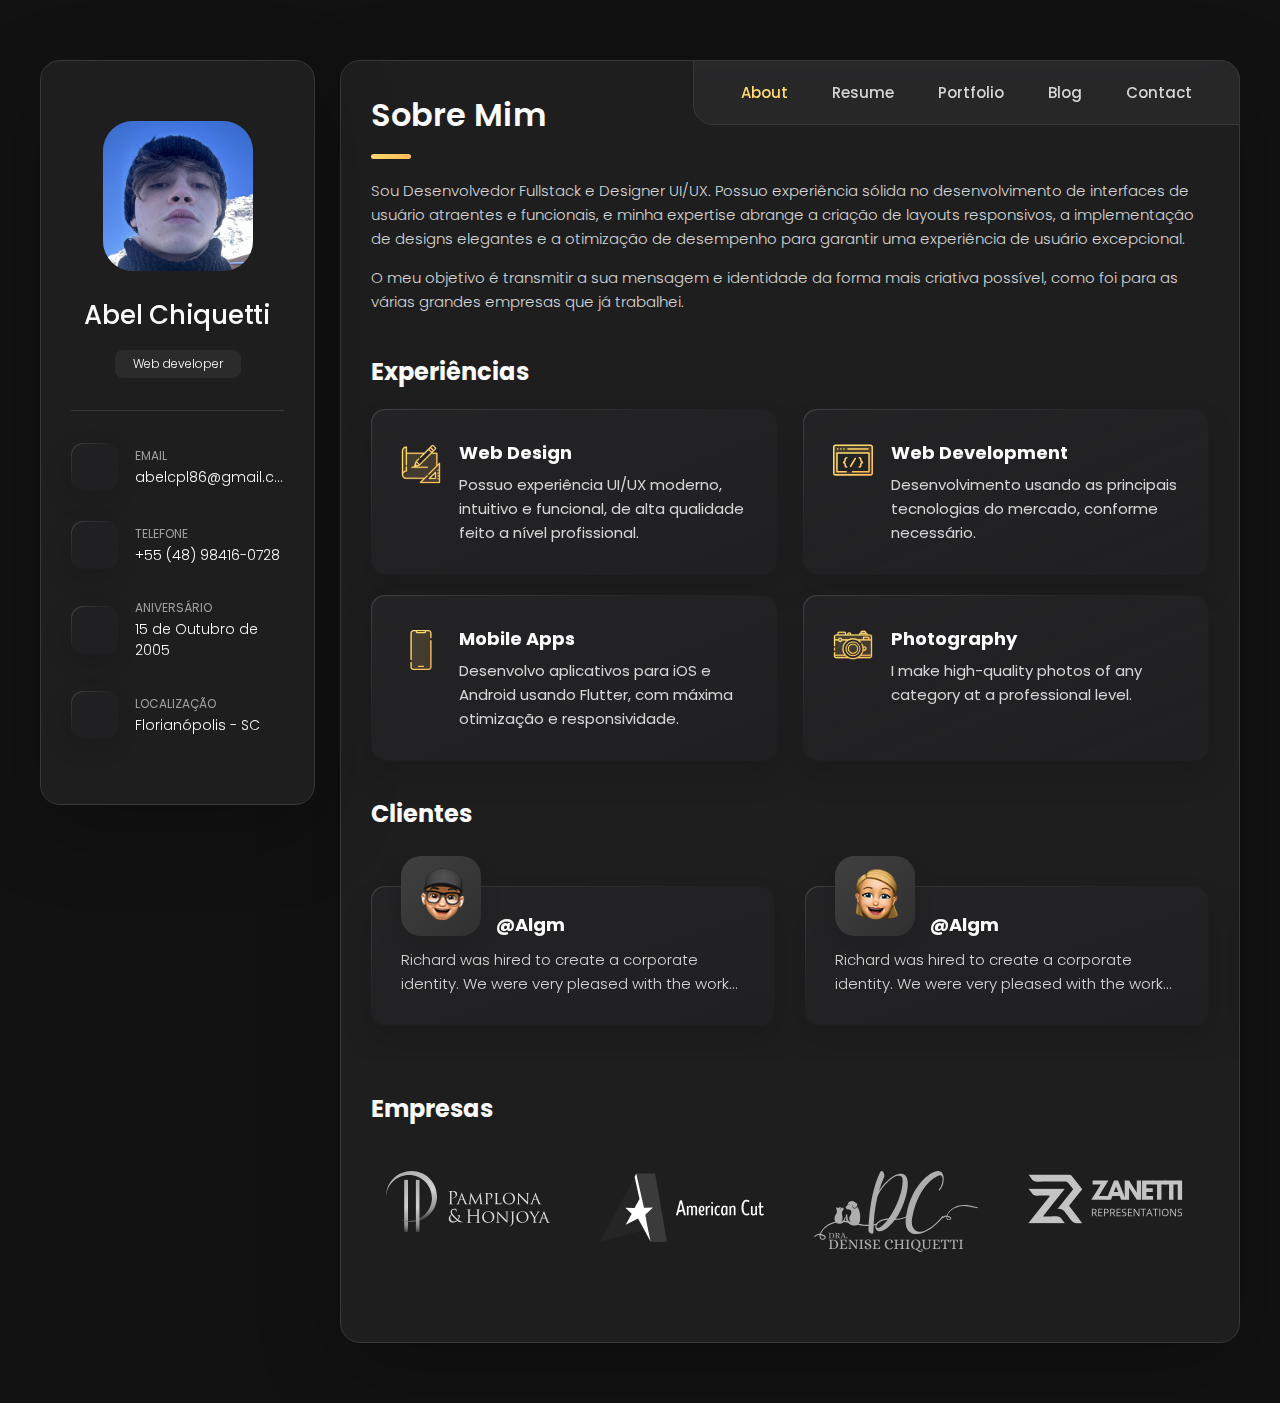
==== index.html @ 640dfd37 "Upload" ====
<!DOCTYPE html>
<html lang="pt-br">

<head>
  <meta charset="UTF-8">
  <meta http-equiv="X-UA-Compatible" content="IE=edge">
  <meta name="viewport" content="width=device-width, initial-scale=1.0">
  <title>Abel Chiquetti</title>

  <!--
    - favicon
  -->
  <link rel="shortcut icon" href="./assets/images/logo.ico" type="image/x-icon">

  <!--
    - custom css link
  -->
  <link rel="stylesheet" href="./assets/css/style.css">

  <!--
    - google font link
  -->
  <link rel="preconnect" href="https://fonts.googleapis.com">
  <link rel="preconnect" href="https://fonts.gstatic.com" crossorigin>
  <link href="https://fonts.googleapis.com/css2?family=Poppins:wght@300;400;500;600&display=swap" rel="stylesheet">
</head>

<body>

  <!--
    - #MAIN
  -->

  <main>

    <!--
      - #SIDEBAR
    -->

    <aside class="sidebar" data-sidebar>

      <div class="sidebar-info">

        <figure class="avatar-box">
  <img src="./assets/images/my-avatar.png" alt="Abel Chiquetti" width="80" class="avatar-image">
</figure>

        <div class="info-content">
          <h1 class="name" title="Abel Chiquetti">Abel Chiquetti</h1>

          <p class="title">Web developer</p>
        </div>

        <button class="info_more-btn" data-sidebar-btn>
          <span>Show Contacts</span>

          <ion-icon name="chevron-down"></ion-icon>
        </button>

      </div>

      <div class="sidebar-info_more">

        <div class="separator"></div>

        <ul class="contacts-list">

          <li class="contact-item">

            <div class="icon-box">
              <ion-icon name="mail-outline"></ion-icon>
            </div>

            <div class="contact-info">
              <p class="contact-title">Email</p>

              <a href="mailto:abelcpl86@gmail.com" class="contact-link">abelcpl86@gmail.com</a>
            </div>

          </li>

          <li class="contact-item">

            <div class="icon-box">
              <ion-icon name="phone-portrait-outline"></ion-icon>
            </div>

            <div class="contact-info">
              <p class="contact-title">Telefone</p>

              <a href="tel:+12133522795" class="contact-link">+55 (48) 98416-0728</a>
            </div>

          </li>

          <li class="contact-item">

            <div class="icon-box">
              <ion-icon name="calendar-outline"></ion-icon>
            </div>

            <div class="contact-info">
              <p class="contact-title">Aniversário</p>

              <time datetime="1982-06-23">15 de Outubro de 2005</time>
            </div>

          </li>

          <li class="contact-item">

            <div class="icon-box">
              <ion-icon name="location-outline"></ion-icon>
            </div>

            <div class="contact-info">
              <p class="contact-title">Localização</p>

              <address>Florianópolis - SC</address>
            </div>

          </li>

        </ul>

        <div class="separator"></div>

        <ul class="social-list">

          <li class="social-item">
            <a href="https://github.com/abelchiquetti" class="social-link">
              <ion-icon name="logo-github"></ion-icon>
            </a>
          </li>

          <li class="social-item">
            <a href="https://www.linkedin.com/in/abel-chiquetti" class="social-link">
              <ion-icon name="logo-linkedin"></ion-icon>
            </a>
          </li>

          <li class="social-item">
            <a href="https://www.instagram.com/abel_cpl" class="social-link">
              <ion-icon name="logo-instagram"></ion-icon>
            </a>
          </li>

        </ul>

      </div>

    </aside>





    <!--
      - #main-content
    -->

    <div class="main-content">

      <!--
        - #NAVBAR
      -->

      <nav class="navbar">

        <ul class="navbar-list">

          <li class="navbar-item">
            <button class="navbar-link  active" data-nav-link>About</button>
          </li>

          <li class="navbar-item">
            <button class="navbar-link" data-nav-link>Resume</button>
          </li>

          <li class="navbar-item">
            <button class="navbar-link" data-nav-link>Portfolio</button>
          </li>

          <li class="navbar-item">
            <button class="navbar-link" data-nav-link>Blog</button>
          </li>

          <li class="navbar-item">
            <button class="navbar-link" data-nav-link>Contact</button>
          </li>

        </ul>

      </nav>

      <!--
        - #ABOUT
      -->

      <article class="about  active" data-page="about">

        <header>
          <h2 class="h2 article-title">Sobre mim</h2>
        </header>

        <section class="about-text">
          <p>Sou Desenvolvedor Fullstack e Designer UI/UX. Possuo experiência sólida no desenvolvimento de interfaces de usuário atraentes e funcionais, e minha expertise abrange a criação de layouts responsivos, a implementação de designs elegantes e a otimização de desempenho para garantir uma experiência de usuário excepcional.</p>

          <p>O meu objetivo é transmitir a sua mensagem e identidade da forma mais criativa possível, como foi para as várias grandes empresas que já trabalhei.</p>
        </section>


        <!--
          - service
        -->

        <section class="service">

          <h3 class="h3 service-title">Experiências</h3>

          <ul class="service-list">

            <li class="service-item">

              <div class="service-icon-box">
                <img src="./assets/images/icon-design.svg
                " alt="design icon" width="40">
              </div>

              <div class="service-content-box">
                <h4 class="h4 service-item-title">Web design</h4>

                <p class="service-item-text">Possuo experiência UI/UX moderno, intuitivo e funcional, de alta qualidade feito a nível profissional.</p>
              </div>

            </li>

            <li class="service-item">

              <div class="service-icon-box">
                <img src="./assets/images/icon-dev.svg" alt="Web development icon" width="40">
              </div>

              <div class="service-content-box">
                <h4 class="h4 service-item-title">Web development</h4>

                <p class="service-item-text">
                  Desenvolvimento usando as principais tecnologias do mercado, conforme necessário.
                </p>
              </div>

            </li>

            <li class="service-item">

              <div class="service-icon-box">
                <img src="./assets/images/icon-app.svg" alt="mobile app icon" width="40">
              </div>

              <div class="service-content-box">
                <h4 class="h4 service-item-title">Mobile apps</h4>

                <p class="service-item-text">
                  Desenvolvo aplicativos para iOS e Android usando Flutter, com máxima otimização e responsividade.
                </p>
              </div>

            </li>

            <li class="service-item">

              <div class="service-icon-box">
                <img src="./assets/images/icon-photo.svg" alt="camera icon" width="40">
              </div>

              <div class="service-content-box">
                <h4 class="h4 service-item-title">Photography</h4>

                <p class="service-item-text">
                  I make high-quality photos of any category at a professional level.
                </p>
              </div>

            </li>

          </ul>

        </section>


        <!--
          - testimonials
        -->

        <section class="testimonials">

          <h3 class="h3 testimonials-title">Clientes</h3>

          <ul class="testimonials-list has-scrollbar">

            <li class="testimonials-item">
              <div class="content-card" data-testimonials-item>

                <figure class="testimonials-avatar-box">
                  <img src="./assets/images/avatar-1.png" alt="Daniel lewis" width="60" data-testimonials-avatar>
                </figure>

                <h4 class="h4 testimonials-item-title" data-testimonials-title>@algm</h4>

                <div class="testimonials-text" data-testimonials-text>
                  <p>
                    Richard was hired to create a corporate identity. We were very pleased with the work done. She has a
                    lot of experience
                    and is very concerned about the needs of client. Lorem ipsum dolor sit amet, ullamcous cididt
                    consectetur adipiscing
                    elit, seds do et eiusmod tempor incididunt ut laborels dolore magnarels alia.
                  </p>
                </div>

              </div>
            </li>

            <li class="testimonials-item">
              <div class="content-card" data-testimonials-item>

                <figure class="testimonials-avatar-box">
                  <img src="./assets/images/avatar-2.png" alt="Jessica miller" width="60" data-testimonials-avatar>
                </figure>

                <h4 class="h4 testimonials-item-title" data-testimonials-title>@algm</h4>

                <div class="testimonials-text" data-testimonials-text>
                  <p>
                    Richard was hired to create a corporate identity. We were very pleased with the work done. She has a
                    lot of experience
                    and is very concerned about the needs of client. Lorem ipsum dolor sit amet, ullamcous cididt
                    consectetur adipiscing
                    elit, seds do et eiusmod tempor incididunt ut laborels dolore magnarels alia.
                  </p>
                </div>

              </div>
            </li>

            <li class="testimonials-item">
              <div class="content-card" data-testimonials-item>

                <figure class="testimonials-avatar-box">
                  <img src="./assets/images/avatar-3.png" alt="Emily evans" width="60" data-testimonials-avatar>
                </figure>

                <h4 class="h4 testimonials-item-title" data-testimonials-title>@algm</h4>

                <div class="testimonials-text" data-testimonials-text>
                  <p>
                    Richard was hired to create a corporate identity. We were very pleased with the work done. She has a
                    lot of experience
                    and is very concerned about the needs of client. Lorem ipsum dolor sit amet, ullamcous cididt
                    consectetur adipiscing
                    elit, seds do et eiusmod tempor incididunt ut laborels dolore magnarels alia.
                  </p>
                </div>

              </div>
            </li>

            <li class="testimonials-item">
              <div class="content-card" data-testimonials-item>

                <figure class="testimonials-avatar-box">
                  <img src="./assets/images/avatar-4.png" alt="Henry william" width="60" data-testimonials-avatar>
                </figure>

                <h4 class="h4 testimonials-item-title" data-testimonials-title>@algm</h4>

                <div class="testimonials-text" data-testimonials-text>
                  <p>
                    Richard was hired to create a corporate identity. We were very pleased with the work done. She has a
                    lot of experience
                    and is very concerned about the needs of client. Lorem ipsum dolor sit amet, ullamcous cididt
                    consectetur adipiscing
                    elit, seds do et eiusmod tempor incididunt ut laborels dolore magnarels alia.
                  </p>
                </div>

              </div>
            </li>

          </ul>

        </section>


        <!--
          - testimonials modal
        -->

        <div class="modal-container" data-modal-container>

          <div class="overlay" data-overlay></div>

          <section class="testimonials-modal">

            <button class="modal-close-btn" data-modal-close-btn>
              <ion-icon name="close-outline"></ion-icon>
            </button>

            <div class="modal-img-wrapper">
              <figure class="modal-avatar-box">
                <img src="./assets/images/avatar-1.png" alt="Daniel lewis" width="80" data-modal-img>
              </figure>

              <img src="./assets/images/icon-quote.svg" alt="quote icon">
            </div>

            <div class="modal-content">

              <h4 class="h3 modal-title" data-modal-title>Daniel lewis</h4>

              <time datetime="2021-06-14">14 June, 2021</time>

              <div data-modal-text>
                <p>
                  Richard was hired to create a corporate identity. We were very pleased with the work done. She has a
                  lot of experience
                  and is very concerned about the needs of client. Lorem ipsum dolor sit amet, ullamcous cididt
                  consectetur adipiscing
                  elit, seds do et eiusmod tempor incididunt ut laborels dolore magnarels alia.
                </p>
              </div>

            </div>

          </section>

        </div>


        <!--
          - clients
        -->

        <section class="clients">

          <h3 class="h3 clients-title">Empresas</h3>

          <ul class="clients-list has-scrollbar">

            <li class="clients-item">
              <a href="#">
                <img src="./assets/images/advocacia.svg" alt="client logo">
              </a>
            </li>

            <li class="clients-item">
              <a href="#">
                <img src="./assets/images/americancut.svg" alt="client logo">
              </a>
            </li>

            <li class="clients-item">
              <a href="#">
                <img src="./assets/images/denise.svg" alt="client logo">
              </a>
            </li>

            <li class="clients-item">
              <a href="#">
                <img src="./assets/images/zanetti.svg" alt="client logo">
              </a>
            </li>

            <li class="clients-item">
              <a href="#">
                <img src="./assets/images/colorstable.svg" alt="client logo">
              </a>
            </li>

            <li class="clients-item">
              <a href="#">
                <img src="./assets/images/drsamarone.svg" alt="client logo">
              </a>
            </li>

          </ul>

        </section>

      </article>





      <!--
        - #RESUME
      -->

      <article class="resume" data-page="resume">

        <header>
          <h2 class="h2 article-title">Resume</h2>
        </header>

        <section class="timeline">

          <div class="title-wrapper">
            <div class="icon-box">
              <ion-icon name="book-outline"></ion-icon>
            </div>

            <h3 class="h3">Education</h3>
          </div>

          <ol class="timeline-list">

            <li class="timeline-item">

              <h4 class="h4 timeline-item-title">University school of the arts</h4>

              <span>2007 — 2008</span>

              <p class="timeline-text">
                Nemo enims ipsam voluptatem, blanditiis praesentium voluptum delenit atque corrupti, quos dolores et
                quas molestias
                exceptur.
              </p>

            </li>

            <li class="timeline-item">

              <h4 class="h4 timeline-item-title">New york academy of art</h4>

              <span>2006 — 2007</span>

              <p class="timeline-text">
                Ratione voluptatem sequi nesciunt, facere quisquams facere menda ossimus, omnis voluptas assumenda est
                omnis..
              </p>

            </li>

            <li class="timeline-item">

              <h4 class="h4 timeline-item-title">High school of art and design</h4>

              <span>2002 — 2004</span>

              <p class="timeline-text">
                Duis aute irure dolor in reprehenderit in voluptate, quila voluptas mag odit aut fugit, sed consequuntur
                magni dolores
                eos.
              </p>

            </li>

          </ol>

        </section>

        <section class="timeline">

          <div class="title-wrapper">
            <div class="icon-box">
              <ion-icon name="book-outline"></ion-icon>
            </div>

            <h3 class="h3">Experience</h3>
          </div>

          <ol class="timeline-list">

            <li class="timeline-item">

              <h4 class="h4 timeline-item-title">Creative director</h4>

              <span>2015 — Present</span>

              <p class="timeline-text">
                Nemo enim ipsam voluptatem blanditiis praesentium voluptum delenit atque corrupti, quos dolores et qvuas
                molestias
                exceptur.
              </p>

            </li>

            <li class="timeline-item">

              <h4 class="h4 timeline-item-title">Art director</h4>

              <span>2013 — 2015</span>

              <p class="timeline-text">
                Nemo enims ipsam voluptatem, blanditiis praesentium voluptum delenit atque corrupti, quos dolores et
                quas molestias
                exceptur.
              </p>

            </li>

            <li class="timeline-item">

              <h4 class="h4 timeline-item-title">Web designer</h4>

              <span>2010 — 2013</span>

              <p class="timeline-text">
                Nemo enims ipsam voluptatem, blanditiis praesentium voluptum delenit atque corrupti, quos dolores et
                quas molestias
                exceptur.
              </p>

            </li>

          </ol>

        </section>

        <section class="skill">

          <h3 class="h3 skills-title">My skills</h3>

          <ul class="skills-list content-card">

            <li class="skills-item">

              <div class="title-wrapper">
                <h5 class="h5">Web design</h5>
                <data value="80">80%</data>
              </div>

              <div class="skill-progress-bg">
                <div class="skill-progress-fill" style="width: 80%;"></div>
              </div>

            </li>

            <li class="skills-item">

              <div class="title-wrapper">
                <h5 class="h5">Graphic design</h5>
                <data value="70">70%</data>
              </div>

              <div class="skill-progress-bg">
                <div class="skill-progress-fill" style="width: 70%;"></div>
              </div>

            </li>

            <li class="skills-item">

              <div class="title-wrapper">
                <h5 class="h5">Branding</h5>
                <data value="90">90%</data>
              </div>

              <div class="skill-progress-bg">
                <div class="skill-progress-fill" style="width: 90%;"></div>
              </div>

            </li>

            <li class="skills-item">

              <div class="title-wrapper">
                <h5 class="h5">WordPress</h5>
                <data value="50">50%</data>
              </div>

              <div class="skill-progress-bg">
                <div class="skill-progress-fill" style="width: 50%;"></div>
              </div>

            </li>

          </ul>

        </section>

      </article>





      <!--
        - #PORTFOLIO
      -->

      <article class="portfolio" data-page="portfolio">

        <header>
          <h2 class="h2 article-title">Portfolio</h2>
        </header>

        <section class="projects">

          <ul class="filter-list">

            <li class="filter-item">
              <button class="active" data-filter-btn>All</button>
            </li>

            <li class="filter-item">
              <button data-filter-btn>Web design</button>
            </li>

            <li class="filter-item">
              <button data-filter-btn>Applications</button>
            </li>

            <li class="filter-item">
              <button data-filter-btn>Web development</button>
            </li>

          </ul>

          <div class="filter-select-box">

            <button class="filter-select" data-select>

              <div class="select-value" data-selecct-value>Select category</div>

              <div class="select-icon">
                <ion-icon name="chevron-down"></ion-icon>
              </div>

            </button>

            <ul class="select-list">

              <li class="select-item">
                <button data-select-item>All</button>
              </li>

              <li class="select-item">
                <button data-select-item>Web design</button>
              </li>

              <li class="select-item">
                <button data-select-item>Applications</button>
              </li>

              <li class="select-item">
                <button data-select-item>Web development</button>
              </li>

            </ul>

          </div>

          <ul class="project-list">

            <li class="project-item  active" data-filter-item data-category="web development">
              <a href="#">

                <figure class="project-img">
                  <div class="project-item-icon-box">
                    <ion-icon name="eye-outline"></ion-icon>
                  </div>

                  <img src="./assets/images/project-1.jpg" alt="finance" loading="lazy">
                </figure>

                <h3 class="project-title">Finance</h3>

                <p class="project-category">Web development</p>

              </a>
            </li>

            <li class="project-item  active" data-filter-item data-category="web development">
              <a href="#">

                <figure class="project-img">
                  <div class="project-item-icon-box">
                    <ion-icon name="eye-outline"></ion-icon>
                  </div>

                  <img src="./assets/images/project-2.png" alt="orizon" loading="lazy">
                </figure>

                <h3 class="project-title">Orizon</h3>

                <p class="project-category">Web development</p>

              </a>
            </li>

            <li class="project-item  active" data-filter-item data-category="web design">
              <a href="#">

                <figure class="project-img">
                  <div class="project-item-icon-box">
                    <ion-icon name="eye-outline"></ion-icon>
                  </div>

                  <img src="./assets/images/project-3.jpg" alt="fundo" loading="lazy">
                </figure>

                <h3 class="project-title">Fundo</h3>

                <p class="project-category">Web design</p>

              </a>
            </li>

            <li class="project-item  active" data-filter-item data-category="applications">
              <a href="#">

                <figure class="project-img">
                  <div class="project-item-icon-box">
                    <ion-icon name="eye-outline"></ion-icon>
                  </div>

                  <img src="./assets/images/project-4.png" alt="brawlhalla" loading="lazy">
                </figure>

                <h3 class="project-title">Brawlhalla</h3>

                <p class="project-category">Applications</p>

              </a>
            </li>

            <li class="project-item  active" data-filter-item data-category="web design">
              <a href="#">

                <figure class="project-img">
                  <div class="project-item-icon-box">
                    <ion-icon name="eye-outline"></ion-icon>
                  </div>

                  <img src="./assets/images/project-5.png" alt="dsm." loading="lazy">
                </figure>

                <h3 class="project-title">DSM.</h3>

                <p class="project-category">Web design</p>

              </a>
            </li>

            <li class="project-item  active" data-filter-item data-category="web design">
              <a href="#">

                <figure class="project-img">
                  <div class="project-item-icon-box">
                    <ion-icon name="eye-outline"></ion-icon>
                  </div>

                  <img src="./assets/images/project-6.png" alt="metaspark" loading="lazy">
                </figure>

                <h3 class="project-title">MetaSpark</h3>

                <p class="project-category">Web design</p>

              </a>
            </li>

            <li class="project-item  active" data-filter-item data-category="web development">
              <a href="#">

                <figure class="project-img">
                  <div class="project-item-icon-box">
                    <ion-icon name="eye-outline"></ion-icon>
                  </div>

                  <img src="./assets/images/project-7.png" alt="summary" loading="lazy">
                </figure>

                <h3 class="project-title">Summary</h3>

                <p class="project-category">Web development</p>

              </a>
            </li>

            <li class="project-item  active" data-filter-item data-category="applications">
              <a href="#">

                <figure class="project-img">
                  <div class="project-item-icon-box">
                    <ion-icon name="eye-outline"></ion-icon>
                  </div>

                  <img src="./assets/images/project-8.jpg" alt="task manager" loading="lazy">
                </figure>

                <h3 class="project-title">Task Manager</h3>

                <p class="project-category">Applications</p>

              </a>
            </li>

            <li class="project-item  active" data-filter-item data-category="web development">
              <a href="#">

                <figure class="project-img">
                  <div class="project-item-icon-box">
                    <ion-icon name="eye-outline"></ion-icon>
                  </div>

                  <img src="./assets/images/project-9.png" alt="arrival" loading="lazy">
                </figure>

                <h3 class="project-title">Arrival</h3>

                <p class="project-category">Web development</p>

              </a>
            </li>

          </ul>

        </section>

      </article>





      <!--
        - #BLOG
      -->

      <article class="blog" data-page="blog">

        <header>
          <h2 class="h2 article-title">Blog</h2>
        </header>

        <section class="blog-posts">

          <ul class="blog-posts-list">

            <li class="blog-post-item">
              <a href="#">

                <figure class="blog-banner-box">
                  <img src="./assets/images/blog-1.jpg" alt="Design conferences in 2022" loading="lazy">
                </figure>

                <div class="blog-content">

                  <div class="blog-meta">
                    <p class="blog-category">Design</p>

                    <span class="dot"></span>

                    <time datetime="2022-02-23">Fab 23, 2022</time>
                  </div>

                  <h3 class="h3 blog-item-title">Design conferences in 2022</h3>

                  <p class="blog-text">
                    Veritatis et quasi architecto beatae vitae dicta sunt, explicabo.
                  </p>

                </div>

              </a>
            </li>

            <li class="blog-post-item">
              <a href="#">

                <figure class="blog-banner-box">
                  <img src="./assets/images/blog-2.jpg" alt="Best fonts every designer" loading="lazy">
                </figure>

                <div class="blog-content">

                  <div class="blog-meta">
                    <p class="blog-category">Design</p>

                    <span class="dot"></span>

                    <time datetime="2022-02-23">Fab 23, 2022</time>
                  </div>

                  <h3 class="h3 blog-item-title">Best fonts every designer</h3>

                  <p class="blog-text">
                    Sed ut perspiciatis, nam libero tempore, cum soluta nobis est eligendi.
                  </p>

                </div>

              </a>
            </li>

            <li class="blog-post-item">
              <a href="#">

                <figure class="blog-banner-box">
                  <img src="./assets/images/blog-3.jpg" alt="Design digest #80" loading="lazy">
                </figure>

                <div class="blog-content">

                  <div class="blog-meta">
                    <p class="blog-category">Design</p>

                    <span class="dot"></span>

                    <time datetime="2022-02-23">Fab 23, 2022</time>
                  </div>

                  <h3 class="h3 blog-item-title">Design digest #80</h3>

                  <p class="blog-text">
                    Excepteur sint occaecat cupidatat no proident, quis nostrum exercitationem ullam corporis suscipit.
                  </p>

                </div>

              </a>
            </li>

            <li class="blog-post-item">
              <a href="#">

                <figure class="blog-banner-box">
                  <img src="./assets/images/blog-4.jpg" alt="UI interactions of the week" loading="lazy">
                </figure>

                <div class="blog-content">

                  <div class="blog-meta">
                    <p class="blog-category">Design</p>

                    <span class="dot"></span>

                    <time datetime="2022-02-23">Fab 23, 2022</time>
                  </div>

                  <h3 class="h3 blog-item-title">UI interactions of the week</h3>

                  <p class="blog-text">
                    Enim ad minim veniam, consectetur adipiscing elit, quis nostrud exercitation ullamco laboris nisi.
                  </p>

                </div>

              </a>
            </li>

            <li class="blog-post-item">
              <a href="#">

                <figure class="blog-banner-box">
                  <img src="./assets/images/blog-5.jpg" alt="The forgotten art of spacing" loading="lazy">
                </figure>

                <div class="blog-content">

                  <div class="blog-meta">
                    <p class="blog-category">Design</p>

                    <span class="dot"></span>

                    <time datetime="2022-02-23">Fab 23, 2022</time>
                  </div>

                  <h3 class="h3 blog-item-title">The forgotten art of spacing</h3>

                  <p class="blog-text">
                    Maxime placeat, sed do eiusmod tempor incididunt ut labore et dolore magna aliqua.
                  </p>

                </div>

              </a>
            </li>

            <li class="blog-post-item">
              <a href="#">

                <figure class="blog-banner-box">
                  <img src="./assets/images/blog-6.jpg" alt="Design digest #79" loading="lazy">
                </figure>

                <div class="blog-content">

                  <div class="blog-meta">
                    <p class="blog-category">Design</p>

                    <span class="dot"></span>

                    <time datetime="2022-02-23">Fab 23, 2022</time>
                  </div>

                  <h3 class="h3 blog-item-title">Design digest #79</h3>

                  <p class="blog-text">
                    Optio cumque nihil impedit uo minus quod maxime placeat, velit esse cillum.
                  </p>

                </div>

              </a>
            </li>

          </ul>

        </section>

      </article>





      <!--
        - #CONTACT
      -->

      <article class="contact" data-page="contact">

        <header>
          <h2 class="h2 article-title">Contact</h2>
        </header>

        <a href="https://wa.me/5548984160728" class="whatsapp-button" target="_blank">
          <img src="assets/images/whatsapp.png" alt="WhatsApp" class="whatsapp-icon">
          Fale comigo pelo WhatsApp
      </a>

      <a href="https://wa.me/5548984160728" class="telegram-button" target="_blank">
        <img src="assets/images/telegram.png" alt="telegram" class="telegram-icon">
        Fale comigo pelo Telegram
    </a>
      </article>

    </div>

  </main>






  <!--
    - custom js link
  -->
  <script src="./assets/js/script.js"></script>

  <!--
    - ionicon link
  -->
  <script type="module" src="https://unpkg.com/ionicons@5.5.2/dist/ionicons/ionicons.esm.js"></script>
  <script nomodule src="https://unpkg.com/ionicons@5.5.2/dist/ionicons/ionicons.js"></script>

</body>

</html>
---- assets/css/style.css ----
/*-----------------------------------*\
  #style.css
\*-----------------------------------*/


/**
 * copyright 2022 @codewithsadee
 */





/*-----------------------------------*\
  #CUSTOM PROPERTY
\*-----------------------------------*/

:root {

  /**
   * colors
   */

  /* gradient */

  --bg-gradient-onyx: linear-gradient(
    to bottom right, 
    hsl(240, 1%, 25%) 3%, 
    hsl(0, 0%, 19%) 97%
  );
  --bg-gradient-jet: linear-gradient(
    to bottom right, 
    hsla(240, 1%, 18%, 0.251) 0%, 
    hsla(240, 2%, 11%, 0) 100%
  ), hsl(240, 2%, 13%);
  --bg-gradient-yellow-1: linear-gradient(
    to bottom right, 
    hsl(45, 100%, 71%) 0%, 
    hsla(36, 100%, 69%, 0) 50%
  );
  --bg-gradient-yellow-2: linear-gradient(
    135deg, 
    hsla(45, 100%, 71%, 0.251) 0%, 
    hsla(35, 100%, 68%, 0) 59.86%
  ), hsl(240, 2%, 13%);
  --border-gradient-onyx: linear-gradient(
    to bottom right, 
    hsl(0, 0%, 25%) 0%, 
    hsla(0, 0%, 25%, 0) 50%
  );
  --text-gradient-yellow: linear-gradient(
    to right, 
    hsl(45, 100%, 72%), 
    hsl(35, 100%, 68%)
  );

  /* solid */

  --jet: hsl(0, 0%, 22%);
  --onyx: hsl(240, 1%, 17%);
  --eerie-black-1: hsl(240, 2%, 13%);
  --eerie-black-2: hsl(240, 2%, 12%);
  --smoky-black: hsl(0, 0%, 7%);
  --white-1: hsl(0, 0%, 100%);
  --white-2: hsl(0, 0%, 98%);
  --orange-yellow-crayola: hsl(45, 100%, 72%);
  --vegas-gold: hsl(45, 54%, 58%);
  --light-gray: hsl(0, 0%, 84%);
  --light-gray-70: hsla(0, 0%, 84%, 0.7);
  --bittersweet-shimmer: hsl(0, 43%, 51%);

  /**
   * typography
   */

  /* font-family */
  --ff-poppins: 'Poppins', sans-serif;

  /* font-size */
  --fs-1: 24px;
  --fs-2: 18px;
  --fs-3: 17px;
  --fs-4: 16px;
  --fs-5: 15px;
  --fs-6: 14px;
  --fs-7: 13px;
  --fs-8: 11px;

  /* font-weight */
  --fw-300: 300;
  --fw-400: 400;
  --fw-500: 500;
  --fw-600: 600;

  /**
   * shadow
   */
  
  --shadow-1: -4px 8px 24px hsla(0, 0%, 0%, 0.25);
  --shadow-2: 0 16px 30px hsla(0, 0%, 0%, 0.25);
  --shadow-3: 0 16px 40px hsla(0, 0%, 0%, 0.25);
  --shadow-4: 0 25px 50px hsla(0, 0%, 0%, 0.15);
  --shadow-5: 0 24px 80px hsla(0, 0%, 0%, 0.25);

  /**
   * transition
   */

  --transition-1: 0.25s ease;
  --transition-2: 0.5s ease-in-out;

}





/*-----------------------------------*\
  #RESET
\*-----------------------------------*/

*, *::before, *::after {
  margin: 0;
  padding: 0;
  box-sizing: border-box;
}

a { text-decoration: none; }

li { list-style: none; }

img, ion-icon, a, button, time, span { display: block; }

button {
  font: inherit;
  background: none;
  border: none;
  text-align: left;
  cursor: pointer;
}

input, textarea {
  display: block;
  width: 100%;
  background: none;
  font: inherit;
}

::selection {
  background: var(--orange-yellow-crayola);
  color: var(--smoky-black);
}

:focus { outline-color: var(--orange-yellow-crayola); }

html { font-family: var(--ff-poppins); }

body { background: var(--smoky-black); }





/*-----------------------------------*\
  #REUSED STYLE
\*-----------------------------------*/

.sidebar,
article {
  background: var(--eerie-black-2);
  border: 1px solid var(--jet);
  border-radius: 20px;
  padding: 15px;
  box-shadow: var(--shadow-1);
  z-index: 1;
}

.separator {
  width: 100%;
  height: 1px;
  background: var(--jet);
  margin: 16px 0;
}

.icon-box {
  position: relative;
  background: var(--border-gradient-onyx);
  width: 30px;
  height: 30px;
  border-radius: 8px;
  display: flex;
  justify-content: center;
  align-items: center;
  font-size: 16px;
  color: var(--orange-yellow-crayola);
  box-shadow: var(--shadow-1);
  z-index: 1;
}

.icon-box::before {
  content: "";
  position: absolute;
  inset: 1px;
  background: var(--eerie-black-1);
  border-radius: inherit;
  z-index: -1;
}

.icon-box ion-icon { --ionicon-stroke-width: 35px; }

article { display: none; }

article.active {
  display: block;
  animation: fade 0.5s ease backwards;
}

@keyframes fade {
  0% { opacity: 0; }
  100% { opacity: 1; }
}

.h2,
.h3,
.h4,
.h5 {
  color: var(--white-2);
  text-transform: capitalize;
}

.h2 { font-size: var(--fs-1); }

.h3 { font-size: var(--fs-2); }

.h4 { font-size: var(--fs-4); }

.h5 {
  font-size: var(--fs-7);
  font-weight: var(--fw-500);
}

.article-title {
  position: relative;
  padding-bottom: 7px;
}

.article-title::after {
  content: "";
  position: absolute;
  bottom: 0;
  left: 0;
  width: 30px;
  height: 3px;
  background: var(--text-gradient-yellow);
  border-radius: 3px;
}

.has-scrollbar::-webkit-scrollbar {
  width: 5px; /* for vertical scrollbar */
  height: 5px; /* for horizontal scrollbar */
}

.has-scrollbar::-webkit-scrollbar-track {
  background: var(--onyx);
  border-radius: 5px;
}

.has-scrollbar::-webkit-scrollbar-thumb {
  background: var(--orange-yellow-crayola);
  border-radius: 5px;
}

.has-scrollbar::-webkit-scrollbar-button { width: 20px; }

.content-card {
  position: relative;
  background: var(--border-gradient-onyx);
  padding: 15px;
  padding-top: 45px;
  border-radius: 14px;
  box-shadow: var(--shadow-2);
  cursor: pointer;
  z-index: 1;
}

.content-card::before {
  content: "";
  position: absolute;
  inset: 1px;
  background: var(--bg-gradient-jet);
  border-radius: inherit;
  z-index: -1;
}





/*-----------------------------------*\
  #MAIN
\*-----------------------------------*/

main {
  margin: 15px 12px;
  margin-bottom: 75px;
  min-width: 259px;
}





/*-----------------------------------*\
  #SIDEBAR
\*-----------------------------------*/

.sidebar {
  margin-bottom: 15px;
  max-height: 112px;
  overflow: hidden;
  transition: var(--transition-2);
}

.sidebar.active { max-height: 405px; }

.sidebar-info {
  position: relative;
  display: flex;
  justify-content: flex-start;
  align-items: center;
  gap: 15px;
}

.avatar-box {
  background: var(--bg-gradient-onyx);
  border-radius: 20px;
}

.avatar-image{
border-radius: 20%;
}

.info-content .name {
  color: var(--white-2);
  font-size: var(--fs-3);
  font-weight: var(--fw-500);
  letter-spacing: -0.25px;
  margin-bottom: 10px;
}

.info-content .title {
  color: var(--white-1);
  background: var(--onyx);
  font-size: var(--fs-8);
  font-weight: var(--fw-300);
  width: max-content;
  padding: 3px 12px;
  border-radius: 8px;
}

.info_more-btn {
  position: absolute;
  top: -15px;
  right: -15px;
  border-radius: 0 15px;
  font-size: 13px;
  color: var(--orange-yellow-crayola);
  background: var(--border-gradient-onyx);
  padding: 10px;
  box-shadow: var(--shadow-2);
  transition: var(--transition-1);
  z-index: 1;
}

.info_more-btn::before {
  content: "";
  position: absolute;
  inset: 1px;
  border-radius: inherit;
  background: var(--bg-gradient-jet);
  transition: var(--transition-1);
  z-index: -1;
}

.info_more-btn:hover,
.info_more-btn:focus { background: var(--bg-gradient-yellow-1); }

.info_more-btn:hover::before,
.info_more-btn:focus::before { background: var(--bg-gradient-yellow-2); }

.info_more-btn span { display: none; }

.sidebar-info_more {
  opacity: 0;
  visibility: hidden;
  transition: var(--transition-2);
}

.sidebar.active .sidebar-info_more {
  opacity: 1;
  visibility: visible;
}

.contacts-list {
  display: grid;
  grid-template-columns: 1fr;
  gap: 16px;
}

.contact-item {
  min-width: 100%;
  display: flex;
  align-items: center;
  gap: 16px;
}

.contact-info {
  max-width: calc(100% - 46px);
  width: calc(100% - 46px);
}

.contact-title {
  color: var(--light-gray-70);
  font-size: var(--fs-8);
  text-transform: uppercase;
  margin-bottom: 2px;
}

.contact-info :is(.contact-link, time, address) {
  color: var(--white-2);
  font-size: var(--fs-7);
}

.contact-info address { font-style: normal; }

.social-list {
  display: flex;
  justify-content: flex-start;
  align-items: center;
  gap: 15px;
  padding-bottom: 4px;
  padding-left: 7px;
}

.social-item .social-link {
  color: var(--light-gray-70);
  font-size: 18px;
}


.social-item .social-link:hover { color: var(--light-gray); }





/*-----------------------------------*\
  #NAVBAR
\*-----------------------------------*/

.navbar {
  position: fixed;
  bottom: 0;
  left: 0;
  width: 100%;
  background: hsla(240, 1%, 17%, 0.75);
  backdrop-filter: blur(10px);
  border: 1px solid var(--jet);
  border-radius: 12px 12px 0 0;
  box-shadow: var(--shadow-2);
  z-index: 5;
}

.navbar-list {
  display: flex;
  flex-wrap: wrap;
  justify-content: center;
  align-items: center;
  padding: 0 10px;
}

.navbar-link {
  color: var(--light-gray);
  font-size: var(--fs-8);
  padding: 20px 7px;
  transition: color var(--transition-1);
}

.navbar-link:hover,
.navbar-link:focus { color: var(--light-gray-70); }

.navbar-link.active { color: var(--orange-yellow-crayola); }





/*-----------------------------------*\
  #ABOUT
\*-----------------------------------*/

.about .article-title { margin-bottom: 15px; }

.about-text {
  color: var(--light-gray);
  font-size: var(--fs-6);
  font-weight: var(--fw-300);
  line-height: 1.6;
}

.about-text p { margin-bottom: 15px; }



/**
 * #service 
 */

.service { margin-bottom: 35px; }

.service-title { margin-bottom: 20px; }

.service-list {
  display: grid;
  grid-template-columns: 1fr;
  gap: 20px;
}

.service-item {
  position: relative;
  background: var(--border-gradient-onyx);
  padding: 20px;
  border-radius: 14px;
  box-shadow: var(--shadow-2);
  z-index: 1;
}

.service-item::before {
  content: "";
  position: absolute;
  inset: 1px;
  background: var(--bg-gradient-jet);
  border-radius: inherit;
  z-index: -1;
}

.service-icon-box { margin-bottom: 10px; }

.service-icon-box img { margin: auto; }

.service-content-box { text-align: center; }

.service-item-title { margin-bottom: 7px; }

.service-item-text {
  color: var(--light-gray);
  font-size: var(--fs-6);
  font-weight: var(--fw-3);
  line-height: 1.6;
}


/**
 * #testimonials 
 */

.testimonials { margin-bottom: 30px; }

.testimonials-title { margin-bottom: 20px; }

.testimonials-list {
  display: flex;
  justify-content: flex-start;
  align-items: flex-start;
  gap: 15px;
  margin: 0 -15px;
  padding: 25px 15px;
  padding-bottom: 35px;
  overflow-x: auto;
  scroll-behavior: smooth;
  overscroll-behavior-inline: contain;
  scroll-snap-type: inline mandatory;
}

.testimonials-item {
  min-width: 100%;
  scroll-snap-align: center;
}

.testimonials-avatar-box {
  position: absolute;
  top: 0;
  left: 0;
  transform: translate(15px, -25px);
  background: var(--bg-gradient-onyx);
  border-radius: 14px;
  box-shadow: var(--shadow-1);
}

.testimonials-item-title { margin-bottom: 7px; }

.testimonials-text {
  color: var(--light-gray);
  font-size: var(--fs-6);
  font-weight: var(--fw-300);
  line-height: 1.6;
  display: -webkit-box;
  line-clamp: 4;
  -webkit-line-clamp: 4;
  -webkit-box-orient: vertical;
  overflow: hidden;
}


/**
 * #testimonials-modal
 */

.modal-container {
  position: fixed;
  top: 0;
  left: 0;
  width: 100%;
  height: 100%;
  display: flex;
  justify-content: center;
  align-items: center;
  overflow-y: auto;
  overscroll-behavior: contain;
  z-index: 20;
  pointer-events: none;
  visibility: hidden;
}

.modal-container::-webkit-scrollbar { display: none; }

.modal-container.active {
  pointer-events: all;
  visibility: visible;
}

.overlay {
  position: fixed;
  top: 0;
  left: 0;
  width: 100%;
  height: 100vh;
  background: hsl(0, 0%, 5%);
  opacity: 0;
  visibility: hidden;
  pointer-events: none;
  z-index: 1;
  transition: var(--transition-1);
}

.overlay.active {
  opacity: 0.8;
  visibility: visible;
  pointer-events: all;
}

.testimonials-modal {
  background: var(--eerie-black-2);
  position: relative;
  padding: 15px;
  margin: 15px 12px;
  border: 1px solid var(--jet);
  border-radius: 14px;
  box-shadow: var(--shadow-5);
  transform: scale(1.2);
  opacity: 0;
  transition: var(--transition-1);
  z-index: 2;
}

.modal-container.active .testimonials-modal {
  transform: scale(1);
  opacity: 1;
}

.modal-close-btn {
  position: absolute;
  top: 15px;
  right: 15px;
  background: var(--onyx);
  border-radius: 8px;
  width: 32px;
  height: 32px;
  display: flex;
  justify-content: center;
  align-items: center;
  color: var(--white-2);
  font-size: 18px;
  opacity: 0.7;
}

.modal-close-btn:hover,
.modal-close-btn:focus { opacity: 1; }

.modal-close-btn ion-icon { --ionicon-stroke-width: 50px; }

.modal-avatar-box {
  background: var(--bg-gradient-onyx);
  width: max-content;
  border-radius: 14px;
  margin-bottom: 15px;
  box-shadow: var(--shadow-2);
}

.modal-img-wrapper > img { display: none; }

.modal-title { margin-bottom: 4px; }

.modal-content time {
  font-size: var(--fs-6);
  color: var(--light-gray-70);
  font-weight: var(--fw-300);
  margin-bottom: 10px;
}

.modal-content p {
  color: var(--light-gray);
  font-size: var(--fs-6);
  font-weight: var(--fw-300);
  line-height: 1.6;
}


/**
 * #clients 
 */

.clients { margin-bottom: 15px; }

.clients-list {
  display: flex;
  justify-content: flex-start;
  align-items: flex-start;
  gap: 15px;
  margin: 0 -15px;
  padding: 25px;
  padding-bottom: 25px;
  overflow-x: auto;
  scroll-behavior: smooth;
  overscroll-behavior-inline: contain;
  scroll-snap-type: inline mandatory;
  scroll-padding-inline: 25px;
}

.clients-item {
  min-width: 50%;
  scroll-snap-align: start;
}

.clients-item img {
  width: 100%;
  filter: grayscale(1);
  transition: var(--transition-1);
}

.clients-item img:hover { filter: grayscale(0); }





/*-----------------------------------*\
  #RESUME
\*-----------------------------------*/

.article-title { margin-bottom: 30px; }


/**
 * education and experience 
 */

.timeline { margin-bottom: 30px; }

.timeline .title-wrapper {
  display: flex;
  align-items: center;
  gap: 15px;
  margin-bottom: 25px;
}

.timeline-list {
  font-size: var(--fs-6);
  margin-left: 45px;
}

.timeline-item { position: relative; }

.timeline-item:not(:last-child) { margin-bottom: 20px; }

.timeline-item-title {
  font-size: var(--fs-6);
  line-height: 1.3;
  margin-bottom: 7px;
}

.timeline-list span {
  color: var(--vegas-gold);
  font-weight: var(--fw-400);
  line-height: 1.6;
}

.timeline-item:not(:last-child)::before {
  content: "";
  position: absolute;
  top: -25px;
  left: -30px;
  width: 1px;
  height: calc(100% + 50px);
  background: var(--jet);
}

.timeline-item::after {
  content: "";
  position: absolute;
  top: 5px;
  left: -33px;
  height: 6px;
  width: 6px;
  background: var(--text-gradient-yellow);
  border-radius: 50%;
  box-shadow: 0 0 0 4px var(--jet);
}

.timeline-text {
  color: var(--light-gray);
  font-weight: var(--fw-300);
  line-height: 1.6;
}


/**
 * skills 
 */

.skills-title { margin-bottom: 20px; }

.skills-list { padding: 20px; }


.skills-item:not(:last-child) { margin-bottom: 15px; }

.skill .title-wrapper {
  display: flex;
  align-items: center;
  gap: 5px;
  margin-bottom: 8px;
}

.skill .title-wrapper data {
  color: var(--light-gray);
  font-size: var(--fs-7);
  font-weight: var(--fw-300);
}

.skill-progress-bg {
  background: var(--jet);
  width: 100%;
  height: 8px;
  border-radius: 10px;
}

.skill-progress-fill {
  background: var(--text-gradient-yellow);
  height: 100%;
  border-radius: inherit;
}





/*-----------------------------------*\
  #PORTFOLIO
\*-----------------------------------*/

.filter-list { display: none; }

.filter-select-box {
  position: relative;
  margin-bottom: 25px;
}

.filter-select {
  background: var(--eerie-black-2);
  color: var(--light-gray);
  display: flex;
  justify-content: space-between;
  align-items: center;
  width: 100%;
  padding: 12px 16px;
  border: 1px solid var(--jet);
  border-radius: 14px;
  font-size: var(--fs-6);
  font-weight: var(--fw-300);
}

.filter-select.active .select-icon { transform: rotate(0.5turn); }

.select-list {
  background: var(--eerie-black-2);
  position: absolute;
  top: calc(100% + 6px);
  width: 100%;
  padding: 6px;
  border: 1px solid var(--jet);
  border-radius: 14px;
  z-index: 2;
  opacity: 0;
  visibility: hidden;
  pointer-events: none;
  transition: 0.15s ease-in-out;
}

.filter-select.active + .select-list {
  opacity: 1;
  visibility: visible;
  pointer-events: all;
}

.select-item button {
  background: var(--eerie-black-2);
  color: var(--light-gray);
  font-size: var(--fs-6);
  font-weight: var(--fw-300);
  text-transform: capitalize;
  width: 100%;
  padding: 8px 10px;
  border-radius: 8px;
}

.select-item button:hover { --eerie-black-2: hsl(240, 2%, 20%); }

.project-list {
  display: grid;
  grid-template-columns: 1fr;
  gap: 30px;
  margin-bottom: 10px;
}

.project-item { display: none; }

.project-item.active {
  display: block;
  animation: scaleUp 0.25s ease forwards;
}

@keyframes scaleUp {
  0% { transform: scale(0.5); }
  100% { transform: scale(1); }
}

.project-item > a { width: 100%; }

.project-img {
  position: relative;
  width: 100%;
  height: 200px;
  border-radius: 16px;
  overflow: hidden;
  margin-bottom: 15px;
}

.project-img::before {
  content: "";
  position: absolute;
  top: 0;
  left: 0;
  width: 100%;
  height: 100%;
  background: transparent;
  z-index: 1;
  transition: var(--transition-1);
}

.project-item > a:hover .project-img::before { background: hsla(0, 0%, 0%, 0.5); }

.project-item-icon-box {
  --scale: 0.8;

  background: var(--jet);
  color: var(--orange-yellow-crayola);
  position: absolute;
  top: 50%;
  left: 50%;
  transform: translate(-50%, -50%) scale(var(--scale));
  font-size: 20px;
  padding: 18px;
  border-radius: 12px;
  opacity: 0;
  z-index: 1;
  transition: var(--transition-1);
}

.project-item > a:hover .project-item-icon-box {
  --scale: 1;
  opacity: 1;
}

.project-item-icon-box ion-icon { --ionicon-stroke-width: 50px; }

.project-img img {
  width: 100%;
  height: 100%;
  object-fit: cover;
  transition: var(--transition-1);
}

.project-item > a:hover img { transform: scale(1.1); }

.project-title,
.project-category { margin-left: 10px; }

.project-title {
  color: var(--white-2);
  font-size: var(--fs-5);
  font-weight: var(--fw-400);
  text-transform: capitalize;
  line-height: 1.3;
}

.project-category {
  color: var(--light-gray-70);
  font-size: var(--fs-6);
  font-weight: var(--fw-300);
}





/*-----------------------------------*\
  #BLOG
\*-----------------------------------*/

.blog-posts { margin-bottom: 10px; }

.blog-posts-list {
  display: grid;
  grid-template-columns: 1fr;
  gap: 20px;
}

.blog-post-item > a {
  position: relative;
  background: var(--border-gradient-onyx);
  height: 100%;
  box-shadow: var(--shadow-4);
  border-radius: 16px;
  z-index: 1;
}

.blog-post-item > a::before {
  content: "";
  position: absolute;
  inset: 1px;
  border-radius: inherit;
  background: var(--eerie-black-1);
  z-index: -1;
}

.blog-banner-box {
  width: 100%;
  height: 200px;
  border-radius: 12px;
  overflow: hidden;
}

.blog-banner-box img {
  width: 100%;
  height: 100%;
  object-fit: cover;
  transition: var(--transition-1);
}

.blog-post-item > a:hover .blog-banner-box img { transform: scale(1.1); }

.blog-content { padding: 15px; }

.blog-meta {
  display: flex;
  justify-content: flex-start;
  align-items: center;
  gap: 7px;
  margin-bottom: 10px;
}

.blog-meta :is(.blog-category, time) {
  color: var(--light-gray-70);
  font-size: var(--fs-6);
  font-weight: var(--fw-300);
}

.blog-meta .dot {
  background: var(--light-gray-70);
  width: 4px;
  height: 4px;
  border-radius: 4px;
}

.blog-item-title {
  margin-bottom: 10px;
  line-height: 1.3;
  transition: var(--transition-1);
}

.blog-post-item > a:hover .blog-item-title { color: var(--orange-yellow-crayola); }

.blog-text {
  color: var(--light-gray);
  font-size: var(--fs-6);
  font-weight: var(--fw-300);
  line-height: 1.6;
}





/*-----------------------------------*\
  #CONTACT
\*-----------------------------------*/

.mapbox {
  position: relative;
  height: 250px;
  width: 100%;
  border-radius: 16px;
  margin-bottom: 30px;
  border: 1px solid var(--jet);
  overflow: hidden;
}

.mapbox figure { height: 100%; }

.mapbox iframe {
  width: 100%;
  height: 100%;
  border: none;
  filter: grayscale(1) invert(1);
}

.contact-form { margin-bottom: 10px; }

.form-title { margin-bottom: 20px; }

.input-wrapper {
  display: grid;
  grid-template-columns: 1fr;
  gap: 25px;
  margin-bottom: 25px;
}

.form-input {
  color: var(--white-2);
  font-size: var(--fs-6);
  font-weight: var(--fw-400);
  padding: 13px 20px;
  border: 1px solid var(--jet);
  border-radius: 14px;
  outline: none;
}

.form-input::placeholder { font-weight: var(--fw-500); }

.form-input:focus { border-color: var(--orange-yellow-crayola); }

textarea.form-input {
  min-height: 100px;
  height: 120px;
  max-height: 200px;
  resize: vertical;
  margin-bottom: 25px;
}

textarea.form-input::-webkit-resizer { display: none; }

.form-input:focus:invalid { border-color: var(--bittersweet-shimmer); }

.form-btn {
  position: relative;
  width: 100%;
  background: var(--border-gradient-onyx);
  color: var(--orange-yellow-crayola);
  display: flex;
  justify-content: center;
  align-items: center;
  gap: 10px;
  padding: 13px 20px;
  border-radius: 14px;
  font-size: var(--fs-6);
  text-transform: capitalize;
  box-shadow: var(--shadow-3);
  z-index: 1;
  transition: var(--transition-1);
}

.form-btn::before {
  content: "";
  position: absolute;
  inset: 1px;
  background: var(--bg-gradient-jet);
  border-radius: inherit;
  z-index: -1;
  transition: var(--transition-1);
}

.form-btn ion-icon { font-size: 16px; }

.form-btn:hover { background: var(--bg-gradient-yellow-1); }

.form-btn:hover::before { background: var(--bg-gradient-yellow-2); }

.form-btn:disabled {
  opacity: 0.7;
  cursor: not-allowed;
}

.form-btn:disabled:hover { background: var(--border-gradient-onyx); }

.form-btn:disabled:hover::before { background: var(--bg-gradient-jet); }





/*-----------------------------------*\
  #RESPONSIVE
\*-----------------------------------*/

/**
 * responsive larger than 450px screen
 */

@media (min-width: 450px) {

  /**
   * client
   */

  .clients-item { min-width: calc(33.33% - 10px); }



  /**
   * #PORTFOLIO, BLOG 
   */

  .project-img,
  .blog-banner-box { height: auto; }

}





/**
 * responsive larger than 580px screen
 */

@media (min-width: 580px) {

  /**
   * CUSTOM PROPERTY
   */

  :root {

    /**
     * typography
     */

    --fs-1: 32px;
    --fs-2: 24px;
    --fs-3: 26px;
    --fs-4: 18px;
    --fs-6: 15px;
    --fs-7: 15px;
    --fs-8: 12px;

  }



  /**
   * #REUSED STYLE
   */

  .sidebar, article {
    width: 520px;
    margin-inline: auto;
    padding: 30px;
  }

  .article-title {
    font-weight: var(--fw-600);
    padding-bottom: 15px;
  }

  .article-title::after {
    width: 40px;
    height: 5px;
  }

  .icon-box {
    width: 48px;
    height: 48px;
    border-radius: 12px;
    font-size: 18px;
  }



  /**
   * #MAIN
   */

  main {
    margin-top: 60px;
    margin-bottom: 100px;
  }



  /**
   * #SIDEBAR
   */

  .sidebar {
    max-height: 180px;
    margin-bottom: 30px;
  }

  .sidebar.active { max-height: 584px; }

  .sidebar-info { gap: 25px; }

  .avatar-box { border-radius: 30px; }

  .avatar-box img { width: 120px; }

  .info-content .name { margin-bottom: 15px; }

  .info-content .title { padding: 5px 18px; }

  .info_more-btn {
    top: -30px;
    right: -30px;
    padding: 10px 15px;
  }

  .info_more-btn span {
    display: block;
    font-size: var(--fs-8);
  }

  .info_more-btn ion-icon { display: none; }

  .separator { margin: 32px 0; }

  .contacts-list { gap: 20px; }

  .contact-info {
    max-width: calc(100% - 64px);
    width: calc(100% - 64px);
  }



  /**
   * #NAVBAR
   */

  .navbar { border-radius: 20px 20px 0 0; }

  .navbar-list { gap: 20px; }

  .navbar-link { --fs-8: 14px; }



  /**
   * #ABOUT
   */

  .about .article-title { margin-bottom: 20px; }

  .about-text { margin-bottom: 40px; }

  /* service */

  .service-item {
    display: flex;
    justify-content: flex-start;
    align-items: flex-start;
    gap: 18px;
    padding: 30px;
  }

  .service-icon-box {
    margin-bottom: 0;
    margin-top: 5px;
  }

  .service-content-box { text-align: left; }

  /* testimonials */

  .testimonials-title { margin-bottom: 25px; }

  .testimonials-list {
    gap: 30px;
    margin: 0 -30px;
    padding: 30px;
    padding-bottom: 35px;
  }

  .content-card {
    padding: 30px;
    padding-top: 25px;
  }

  .testimonials-avatar-box {
    transform: translate(30px, -30px);
    border-radius: 20px;
  }

  .testimonials-avatar-box img { width: 80px; }

  .testimonials-item-title {
    margin-bottom: 10px;
    margin-left: 95px;
  }

  .testimonials-text {
    line-clamp: 2;
    -webkit-line-clamp: 2;
  }

  /* testimonials modal */

  .modal-container { padding: 20px; }

  .testimonials-modal {
    display: flex;
    justify-content: flex-start;
    align-items: stretch;
    gap: 25px;
    padding: 30px;
    border-radius: 20px;
  }

  .modal-img-wrapper {
    display: flex;
    flex-direction: column;
    align-items: center;
  }

  .modal-avatar-box {
    border-radius: 18px;
    margin-bottom: 0;
  }

  .modal-avatar-box img { width: 65px; }

  .modal-img-wrapper > img {
    display: block;
    flex-grow: 1;
    width: 35px;
  }

  /* clients */

  .clients-list {
    gap: 50px;
    margin: 0 -30px;
    padding: 45px;
    scroll-padding-inline: 45px;
  }

  .clients-item { min-width: calc(33.33% - 35px); }



  /**
   * #RESUME
   */

  .timeline-list { margin-left: 65px; }

  .timeline-item:not(:last-child)::before { left: -40px; }

  .timeline-item::after {
    height: 8px;
    width: 8px;
    left: -43px;
  }

  .skills-item:not(:last-child) { margin-bottom: 25px; }



  /**
   * #PORTFOLIO, BLOG
   */

  .project-img, .blog-banner-box { border-radius: 16px; }

  .blog-posts-list { gap: 30px; }

  .blog-content { padding: 25px; }



  /**
   * #CONTACT
   */

  .mapbox {
    height: 380px;
    border-radius: 18px;
  }

  .input-wrapper {
    gap: 30px;
    margin-bottom: 30px;
  }

  .form-input { padding: 15px 20px; }

  textarea.form-input { margin-bottom: 30px; }

  .form-btn {
    --fs-6: 16px;
    padding: 16px 20px;
  }

  .form-btn ion-icon { font-size: 18px; }

}





/**
 * responsive larger than 768px screen
 */

@media (min-width: 768px) {

  /**
   * REUSED STYLE
   */

  .sidebar, article { width: 700px; }

  .has-scrollbar::-webkit-scrollbar-button { width: 100px; }



  /**
   * SIDEBAR
   */

  .contacts-list {
    grid-template-columns: 1fr 1fr;
    gap: 30px 15px;
  }



  /**
   * NAVBAR
   */

  .navbar-link { --fs-8: 15px; }



  /**
   * ABOUT
   */

  /* testimonials modal */

  .testimonials-modal {
    gap: 35px;
    max-width: 680px;
  }

  .modal-avatar-box img { width: 80px; }



  /**
   * PORTFOLIO
   */

  .article-title { padding-bottom: 20px; }

  .filter-select-box { display: none; }

  .filter-list {
    display: flex;
    justify-content: flex-start;
    align-items: center;
    gap: 25px;
    padding-left: 5px;
    margin-bottom: 30px;
  }

  .filter-item button {
    color: var(--light-gray);
    font-size: var(--fs-5);
    transition: var(--transition-1);
  }

  .filter-item button:hover { color: var(--light-gray-70); }

  .filter-item button.active { color: var(--orange-yellow-crayola); }

  /* portfolio and blog grid */

  .project-list, .blog-posts-list { grid-template-columns: 1fr 1fr; }



  /**
   * CONTACT
   */

   .whatsapp-button {
    display: flex;
    align-items: center;
    background-color: #25D366;
    color: #ffffff;
    text-decoration: none;
    padding: 10px 20px;
    border-radius: 50px;
    box-shadow: 0 4px 8px rgba(0, 0, 0, 0.2);
    font-size: 16px;
    font-weight: bold;
    transition: background-color 0.3s, transform 0.3s;
}

.whatsapp-button:hover {
    background-color: #128C7E;
    transform: scale(1.05);
}

.whatsapp-icon {
    width: 24px;
    height: 24px;
    margin-right: 10px;
}

.telegram-button {
  display: flex;
  align-items: center;
  background-color: #229ED9;
  color: #ffffff;
  text-decoration: none;
  padding: 10px 20px;
  margin-top: 20px;
  border-radius: 50px;
  box-shadow: 0 4px 8px rgba(0, 0, 0, 0.2);
  font-size: 16px;
  font-weight: bold;
  transition: background-color 0.3s, transform 0.3s;
}

.telegram-button:hover {
  background-color: #208bbc;
  transform: scale(1.05);
}

.telegram-icon {
  width: 24px;
  height: 24px;
  margin-right: 10px;
}

  .input-wrapper { grid-template-columns: 1fr 1fr; }

  .form-btn {
    width: max-content;
    margin-left: auto;
  }
  
}





/**
 * responsive larger than 1024px screen
 */

@media (min-width: 1024px) {

  /**
   * CUSTOM PROPERTY
   */

  :root {

    /**
    * shadow
    */

    --shadow-1: -4px 8px 24px hsla(0, 0%, 0%, 0.125);
    --shadow-2: 0 16px 30px hsla(0, 0%, 0%, 0.125);
    --shadow-3: 0 16px 40px hsla(0, 0%, 0%, 0.125);

  }



  /**
   * REUSED STYLE
   */

  .sidebar, article {
    width: 950px;
    box-shadow: var(--shadow-5);
  }



  /**
   * MAIN 
   */

  main { margin-bottom: 60px; }

  .main-content {
    position: relative;
    width: max-content;
    margin: auto;
  }



  /**
   * NAVBAR
   */

  .navbar {
    position: absolute;
    bottom: auto;
    top: 0;
    left: auto;
    right: 0;
    width: max-content;
    border-radius: 0 20px;
    padding: 0 20px;
    box-shadow: none;
  }

  .navbar-list {
    gap: 30px;
    padding: 0 20px;
  }

  .navbar-link { font-weight: var(--fw-500); }



  /**
   * ABOUT
   */

  /* service */

  .service-list {
    grid-template-columns: 1fr 1fr;
    gap: 20px 25px;
  }

  /* testimonials */

  .testimonials-item { min-width: calc(50% - 15px); }

  /* clients */

  .clients-item { min-width: calc(25% - 38px); }



  /**
   * PORTFOLIO
   */

  .project-list { grid-template-columns: repeat(3, 1fr); }



  /**
   * BLOG
   */

  .blog-banner-box { height: 230px; }

}





/**
 * responsive larger than 1250px screen
 */

@media (min-width: 1250px) {

  /**
   * RESET
   */

  body::-webkit-scrollbar { width: 20px; }

  body::-webkit-scrollbar-track { background: var(--smoky-black); }

  body::-webkit-scrollbar-thumb {
    border: 5px solid var(--smoky-black);
    background: hsla(0, 0%, 100%, 0.1);
    border-radius: 20px;
    box-shadow: inset 1px 1px 0 hsla(0, 0%, 100%, 0.11),
                inset -1px -1px 0 hsla(0, 0%, 100%, 0.11);
  }

  body::-webkit-scrollbar-thumb:hover { background: hsla(0, 0%, 100%, 0.15); }

  body::-webkit-scrollbar-button { height: 60px; }



  /**
   * REUSED STYLE
   */

  .sidebar, article { width: auto; }

  article { min-height: 100%; }



  /**
   * MAIN
   */

  main {
    max-width: 1200px;
    margin-inline: auto;
    display: flex;
    justify-content: center;
    align-items: stretch;
    gap: 25px;
  }

  .main-content {
    min-width: 75%;
    width: 75%;
    margin: 0;
  }



  /**
   * SIDEBAR
   */

  .sidebar {
    position: sticky;
    top: 60px;
    max-height: max-content;
    height: 100%;
    margin-bottom: 0;
    padding-top: 60px;
    z-index: 1;
  }

  .sidebar-info { flex-direction: column; }

  .avatar-box img { width: 150px; }

  .info-content .name {
    white-space: nowrap;
    text-align: center;
  }

  .info-content .title { margin: auto; }

  .info_more-btn { display: none; }

  .sidebar-info_more {
    opacity: 1;
    visibility: visible;
  }

  .contacts-list { grid-template-columns: 1fr; }

  .contact-info :is(.contact-link) {
    white-space: nowrap;
    overflow: hidden;
    text-overflow: ellipsis;
  }

  .contact-info :is(.contact-link, time, address) {
    --fs-7: 14px;
    font-weight: var(--fw-300);
  }

  .separator:last-of-type {
    margin: 15px 0;
    opacity: 0;
  }

  .social-list { justify-content: center; }



  /**
	 * RESUME
	 */

  .timeline-text { max-width: 700px; }

}
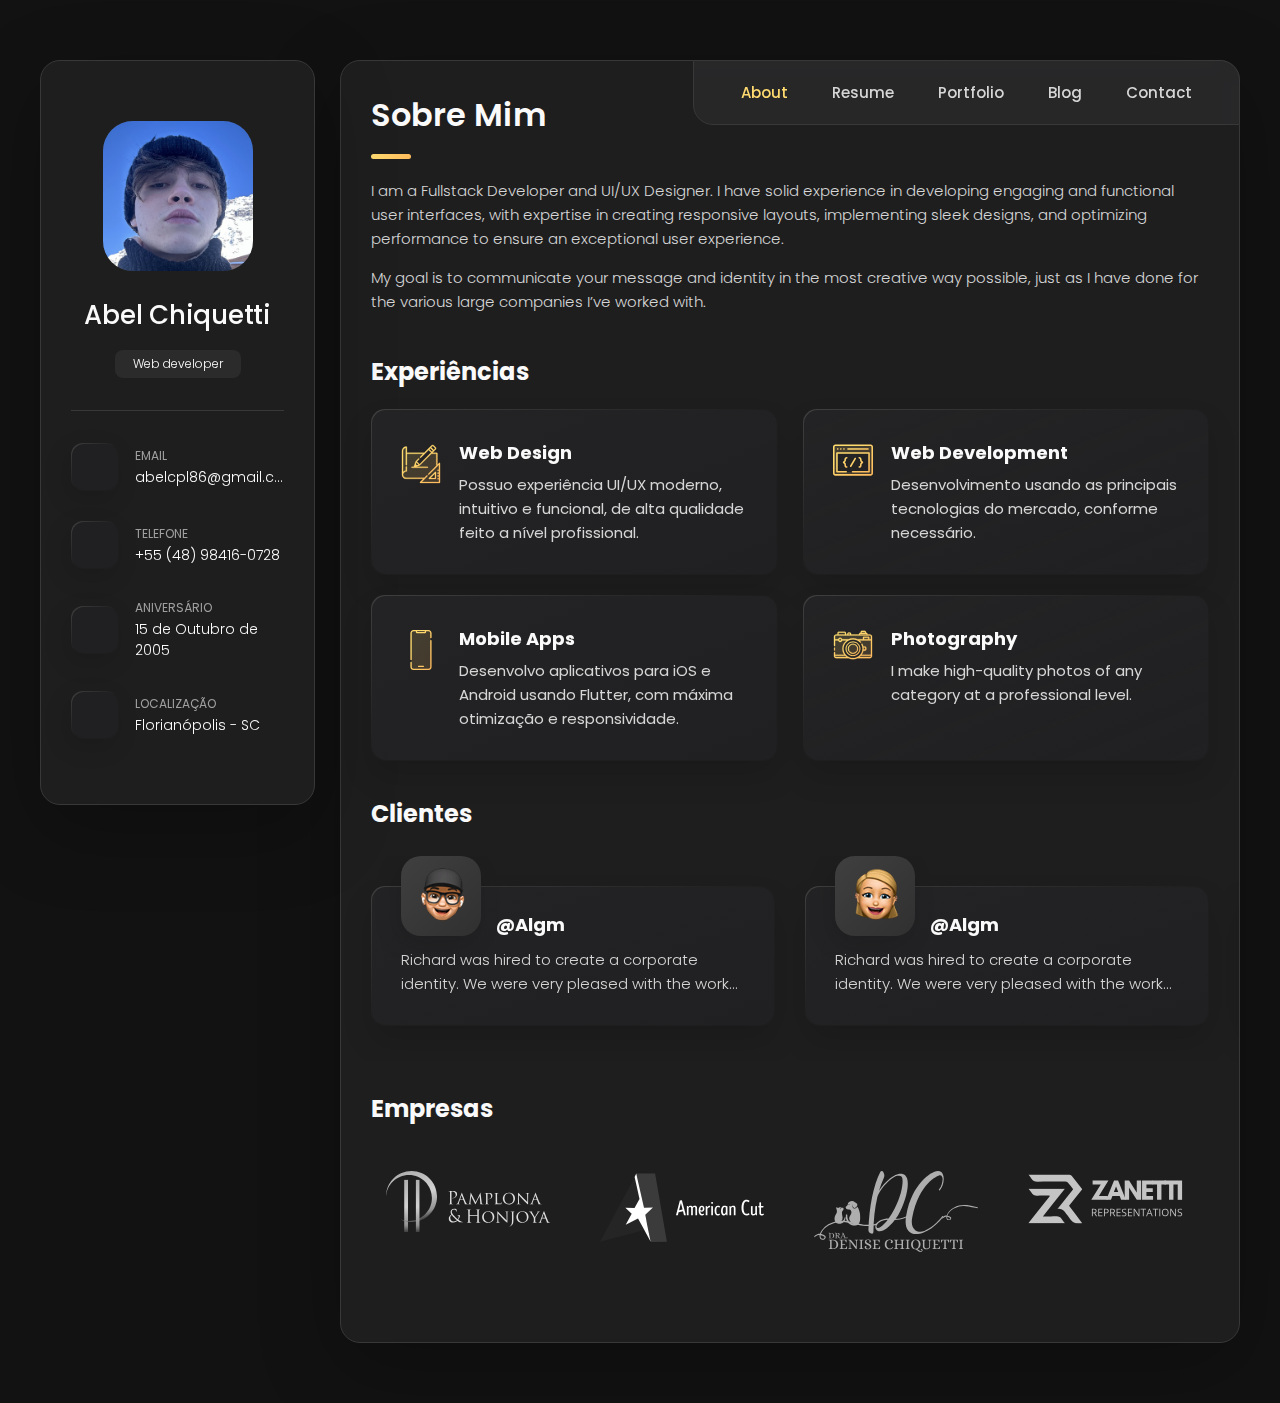
==== commit 67b94fb2: "New text" ====
--- a/index.html
+++ b/index.html
@@ -1,1163 +1,1176 @@
 <!DOCTYPE html>
 <html lang="pt-br">
-
-<head>
-  <meta charset="UTF-8">
-  <meta http-equiv="X-UA-Compatible" content="IE=edge">
-  <meta name="viewport" content="width=device-width, initial-scale=1.0">
-  <title>Abel Chiquetti</title>
-
-  <!--
-    - favicon
-  -->
-  <link rel="shortcut icon" href="./assets/images/logo.ico" type="image/x-icon">
-
-  <!--
-    - custom css link
-  -->
-  <link rel="stylesheet" href="./assets/css/style.css">
-
-  <!--
-    - google font link
-  -->
-  <link rel="preconnect" href="https://fonts.googleapis.com">
-  <link rel="preconnect" href="https://fonts.gstatic.com" crossorigin>
-  <link href="https://fonts.googleapis.com/css2?family=Poppins:wght@300;400;500;600&display=swap" rel="stylesheet">
-</head>
-
-<body>
-
-  <!--
-    - #MAIN
-  -->
-
-  <main>
-
-    <!--
-      - #SIDEBAR
-    -->
-
-    <aside class="sidebar" data-sidebar>
-
-      <div class="sidebar-info">
-
-        <figure class="avatar-box">
-  <img src="./assets/images/my-avatar.png" alt="Abel Chiquetti" width="80" class="avatar-image">
-</figure>
-
-        <div class="info-content">
-          <h1 class="name" title="Abel Chiquetti">Abel Chiquetti</h1>
-
-          <p class="title">Web developer</p>
+  <head>
+    <meta charset="UTF-8" />
+    <meta http-equiv="X-UA-Compatible" content="IE=edge" />
+    <meta name="viewport" content="width=device-width, initial-scale=1.0" />
+    <title>Abel Chiquetti</title>
+    <link
+      rel="shortcut icon"
+      href="./assets/images/logo.ico"
+      type="image/x-icon"
+    />
+    <link rel="stylesheet" href="./assets/css/style.css" />
+    <link rel="preconnect" href="https://fonts.googleapis.com" />
+    <link rel="preconnect" href="https://fonts.gstatic.com" crossorigin />
+    <link
+      href="https://fonts.googleapis.com/css2?family=Poppins:wght@300;400;500;600&display=swap"
+      rel="stylesheet"
+    />
+  </head>
+  <body>
+    <main>
+      <aside class="sidebar" data-sidebar>
+        <div class="sidebar-info">
+          <figure class="avatar-box">
+            <img
+              src="./assets/images/my-avatar.png"
+              alt="Abel Chiquetti"
+              width="80"
+              class="avatar-image"
+            />
+          </figure>
+          <div class="info-content">
+            <h1 class="name" title="Abel Chiquetti">Abel Chiquetti</h1>
+            <p class="title">Web developer</p>
+          </div>
+          <button class="info_more-btn" data-sidebar-btn>
+            <span>Show Contacts</span>
+
+            <ion-icon name="chevron-down"></ion-icon>
+          </button>
         </div>
 
-        <button class="info_more-btn" data-sidebar-btn>
-          <span>Show Contacts</span>
-
-          <ion-icon name="chevron-down"></ion-icon>
-        </button>
-
-      </div>
-
-      <div class="sidebar-info_more">
-
-        <div class="separator"></div>
-
-        <ul class="contacts-list">
-
-          <li class="contact-item">
-
-            <div class="icon-box">
-              <ion-icon name="mail-outline"></ion-icon>
-            </div>
-
-            <div class="contact-info">
-              <p class="contact-title">Email</p>
-
-              <a href="mailto:abelcpl86@gmail.com" class="contact-link">abelcpl86@gmail.com</a>
-            </div>
-
-          </li>
-
-          <li class="contact-item">
-
-            <div class="icon-box">
-              <ion-icon name="phone-portrait-outline"></ion-icon>
-            </div>
-
-            <div class="contact-info">
-              <p class="contact-title">Telefone</p>
-
-              <a href="tel:+12133522795" class="contact-link">+55 (48) 98416-0728</a>
-            </div>
-
-          </li>
-
-          <li class="contact-item">
-
-            <div class="icon-box">
-              <ion-icon name="calendar-outline"></ion-icon>
-            </div>
-
-            <div class="contact-info">
-              <p class="contact-title">Aniversário</p>
-
-              <time datetime="1982-06-23">15 de Outubro de 2005</time>
-            </div>
-
-          </li>
-
-          <li class="contact-item">
-
-            <div class="icon-box">
-              <ion-icon name="location-outline"></ion-icon>
-            </div>
-
-            <div class="contact-info">
-              <p class="contact-title">Localização</p>
-
-              <address>Florianópolis - SC</address>
-            </div>
-
-          </li>
-
-        </ul>
-
-        <div class="separator"></div>
-
-        <ul class="social-list">
-
-          <li class="social-item">
-            <a href="https://github.com/abelchiquetti" class="social-link">
-              <ion-icon name="logo-github"></ion-icon>
-            </a>
-          </li>
-
-          <li class="social-item">
-            <a href="https://www.linkedin.com/in/abel-chiquetti" class="social-link">
-              <ion-icon name="logo-linkedin"></ion-icon>
-            </a>
-          </li>
-
-          <li class="social-item">
-            <a href="https://www.instagram.com/abel_cpl" class="social-link">
-              <ion-icon name="logo-instagram"></ion-icon>
-            </a>
-          </li>
-
-        </ul>
-
-      </div>
-
-    </aside>
-
-
-
-
-
-    <!--
+        <div class="sidebar-info_more">
+          <div class="separator"></div>
+
+          <ul class="contacts-list">
+            <li class="contact-item">
+              <div class="icon-box">
+                <ion-icon name="mail-outline"></ion-icon>
+              </div>
+
+              <div class="contact-info">
+                <p class="contact-title">Email</p>
+
+                <a href="mailto:abelcpl86@gmail.com" class="contact-link"
+                  >abelcpl86@gmail.com</a
+                >
+              </div>
+            </li>
+
+            <li class="contact-item">
+              <div class="icon-box">
+                <ion-icon name="phone-portrait-outline"></ion-icon>
+              </div>
+
+              <div class="contact-info">
+                <p class="contact-title">Telefone</p>
+
+                <a href="tel:+12133522795" class="contact-link"
+                  >+55 (48) 98416-0728</a
+                >
+              </div>
+            </li>
+
+            <li class="contact-item">
+              <div class="icon-box">
+                <ion-icon name="calendar-outline"></ion-icon>
+              </div>
+
+              <div class="contact-info">
+                <p class="contact-title">Aniversário</p>
+
+                <time datetime="1982-06-23">15 de Outubro de 2005</time>
+              </div>
+            </li>
+
+            <li class="contact-item">
+              <div class="icon-box">
+                <ion-icon name="location-outline"></ion-icon>
+              </div>
+
+              <div class="contact-info">
+                <p class="contact-title">Localização</p>
+
+                <address>Florianópolis - SC</address>
+              </div>
+            </li>
+          </ul>
+
+          <div class="separator"></div>
+
+          <ul class="social-list">
+            <li class="social-item">
+              <a href="https://github.com/abelchiquetti" class="social-link">
+                <ion-icon name="logo-github"></ion-icon>
+              </a>
+            </li>
+
+            <li class="social-item">
+              <a
+                href="https://www.linkedin.com/in/abel-chiquetti"
+                class="social-link"
+              >
+                <ion-icon name="logo-linkedin"></ion-icon>
+              </a>
+            </li>
+
+            <li class="social-item">
+              <a href="https://www.instagram.com/abel_cpl" class="social-link">
+                <ion-icon name="logo-instagram"></ion-icon>
+              </a>
+            </li>
+          </ul>
+        </div>
+      </aside>
+
+      <!--
       - #main-content
     -->
 
-    <div class="main-content">
-
-      <!--
+      <div class="main-content">
+        <!--
         - #NAVBAR
       -->
 
-      <nav class="navbar">
-
-        <ul class="navbar-list">
-
-          <li class="navbar-item">
-            <button class="navbar-link  active" data-nav-link>About</button>
-          </li>
-
-          <li class="navbar-item">
-            <button class="navbar-link" data-nav-link>Resume</button>
-          </li>
-
-          <li class="navbar-item">
-            <button class="navbar-link" data-nav-link>Portfolio</button>
-          </li>
-
-          <li class="navbar-item">
-            <button class="navbar-link" data-nav-link>Blog</button>
-          </li>
-
-          <li class="navbar-item">
-            <button class="navbar-link" data-nav-link>Contact</button>
-          </li>
-
-        </ul>
-
-      </nav>
-
-      <!--
+        <nav class="navbar">
+          <ul class="navbar-list">
+            <li class="navbar-item">
+              <button class="navbar-link active" data-nav-link>About</button>
+            </li>
+
+            <li class="navbar-item">
+              <button class="navbar-link" data-nav-link>Resume</button>
+            </li>
+
+            <li class="navbar-item">
+              <button class="navbar-link" data-nav-link>Portfolio</button>
+            </li>
+
+            <li class="navbar-item">
+              <button class="navbar-link" data-nav-link>Blog</button>
+            </li>
+
+            <li class="navbar-item">
+              <button class="navbar-link" data-nav-link>Contact</button>
+            </li>
+          </ul>
+        </nav>
+
+        <!--
         - #ABOUT
       -->
 
-      <article class="about  active" data-page="about">
-
-        <header>
-          <h2 class="h2 article-title">Sobre mim</h2>
-        </header>
-
-        <section class="about-text">
-          <p>Sou Desenvolvedor Fullstack e Designer UI/UX. Possuo experiência sólida no desenvolvimento de interfaces de usuário atraentes e funcionais, e minha expertise abrange a criação de layouts responsivos, a implementação de designs elegantes e a otimização de desempenho para garantir uma experiência de usuário excepcional.</p>
-
-          <p>O meu objetivo é transmitir a sua mensagem e identidade da forma mais criativa possível, como foi para as várias grandes empresas que já trabalhei.</p>
-        </section>
-
-
-        <!--
+        <article class="about active" data-page="about">
+          <header>
+            <h2 class="h2 article-title">Sobre mim</h2>
+          </header>
+
+          <section class="about-text">
+            <p>
+              I am a Fullstack Developer and UI/UX Designer. I have solid
+              experience in developing engaging and functional user interfaces,
+              with expertise in creating responsive layouts, implementing sleek
+              designs, and optimizing performance to ensure an exceptional user
+              experience.
+            </p>
+            <p>
+              My goal is to communicate your message and identity in the most
+              creative way possible, just as I have done for the various large
+              companies I’ve worked with.
+            </p>
+          </section>
+
+          <!--
           - service
         -->
 
-        <section class="service">
-
-          <h3 class="h3 service-title">Experiências</h3>
-
-          <ul class="service-list">
-
-            <li class="service-item">
-
-              <div class="service-icon-box">
-                <img src="./assets/images/icon-design.svg
-                " alt="design icon" width="40">
-              </div>
-
-              <div class="service-content-box">
-                <h4 class="h4 service-item-title">Web design</h4>
-
-                <p class="service-item-text">Possuo experiência UI/UX moderno, intuitivo e funcional, de alta qualidade feito a nível profissional.</p>
-              </div>
-
-            </li>
-
-            <li class="service-item">
-
-              <div class="service-icon-box">
-                <img src="./assets/images/icon-dev.svg" alt="Web development icon" width="40">
-              </div>
-
-              <div class="service-content-box">
-                <h4 class="h4 service-item-title">Web development</h4>
-
-                <p class="service-item-text">
-                  Desenvolvimento usando as principais tecnologias do mercado, conforme necessário.
-                </p>
-              </div>
-
-            </li>
-
-            <li class="service-item">
-
-              <div class="service-icon-box">
-                <img src="./assets/images/icon-app.svg" alt="mobile app icon" width="40">
-              </div>
-
-              <div class="service-content-box">
-                <h4 class="h4 service-item-title">Mobile apps</h4>
-
-                <p class="service-item-text">
-                  Desenvolvo aplicativos para iOS e Android usando Flutter, com máxima otimização e responsividade.
-                </p>
-              </div>
-
-            </li>
-
-            <li class="service-item">
-
-              <div class="service-icon-box">
-                <img src="./assets/images/icon-photo.svg" alt="camera icon" width="40">
-              </div>
-
-              <div class="service-content-box">
-                <h4 class="h4 service-item-title">Photography</h4>
-
-                <p class="service-item-text">
-                  I make high-quality photos of any category at a professional level.
-                </p>
-              </div>
-
-            </li>
-
-          </ul>
-
-        </section>
-
-
-        <!--
+          <section class="service">
+            <h3 class="h3 service-title">Experiências</h3>
+
+            <ul class="service-list">
+              <li class="service-item">
+                <div class="service-icon-box">
+                  <img
+                    src="./assets/images/icon-design.svg
+                "
+                    alt="design icon"
+                    width="40"
+                  />
+                </div>
+
+                <div class="service-content-box">
+                  <h4 class="h4 service-item-title">Web design</h4>
+
+                  <p class="service-item-text">
+                    Possuo experiência UI/UX moderno, intuitivo e funcional, de
+                    alta qualidade feito a nível profissional.
+                  </p>
+                </div>
+              </li>
+
+              <li class="service-item">
+                <div class="service-icon-box">
+                  <img
+                    src="./assets/images/icon-dev.svg"
+                    alt="Web development icon"
+                    width="40"
+                  />
+                </div>
+
+                <div class="service-content-box">
+                  <h4 class="h4 service-item-title">Web development</h4>
+
+                  <p class="service-item-text">
+                    Desenvolvimento usando as principais tecnologias do mercado,
+                    conforme necessário.
+                  </p>
+                </div>
+              </li>
+
+              <li class="service-item">
+                <div class="service-icon-box">
+                  <img
+                    src="./assets/images/icon-app.svg"
+                    alt="mobile app icon"
+                    width="40"
+                  />
+                </div>
+
+                <div class="service-content-box">
+                  <h4 class="h4 service-item-title">Mobile apps</h4>
+
+                  <p class="service-item-text">
+                    Desenvolvo aplicativos para iOS e Android usando Flutter,
+                    com máxima otimização e responsividade.
+                  </p>
+                </div>
+              </li>
+
+              <li class="service-item">
+                <div class="service-icon-box">
+                  <img
+                    src="./assets/images/icon-photo.svg"
+                    alt="camera icon"
+                    width="40"
+                  />
+                </div>
+
+                <div class="service-content-box">
+                  <h4 class="h4 service-item-title">Photography</h4>
+
+                  <p class="service-item-text">
+                    I make high-quality photos of any category at a professional
+                    level.
+                  </p>
+                </div>
+              </li>
+            </ul>
+          </section>
+
+          <!--
           - testimonials
         -->
 
-        <section class="testimonials">
-
-          <h3 class="h3 testimonials-title">Clientes</h3>
-
-          <ul class="testimonials-list has-scrollbar">
-
-            <li class="testimonials-item">
-              <div class="content-card" data-testimonials-item>
-
-                <figure class="testimonials-avatar-box">
-                  <img src="./assets/images/avatar-1.png" alt="Daniel lewis" width="60" data-testimonials-avatar>
-                </figure>
-
-                <h4 class="h4 testimonials-item-title" data-testimonials-title>@algm</h4>
-
-                <div class="testimonials-text" data-testimonials-text>
-                  <p>
-                    Richard was hired to create a corporate identity. We were very pleased with the work done. She has a
-                    lot of experience
-                    and is very concerned about the needs of client. Lorem ipsum dolor sit amet, ullamcous cididt
-                    consectetur adipiscing
-                    elit, seds do et eiusmod tempor incididunt ut laborels dolore magnarels alia.
-                  </p>
-                </div>
-
-              </div>
-            </li>
-
-            <li class="testimonials-item">
-              <div class="content-card" data-testimonials-item>
-
-                <figure class="testimonials-avatar-box">
-                  <img src="./assets/images/avatar-2.png" alt="Jessica miller" width="60" data-testimonials-avatar>
-                </figure>
-
-                <h4 class="h4 testimonials-item-title" data-testimonials-title>@algm</h4>
-
-                <div class="testimonials-text" data-testimonials-text>
-                  <p>
-                    Richard was hired to create a corporate identity. We were very pleased with the work done. She has a
-                    lot of experience
-                    and is very concerned about the needs of client. Lorem ipsum dolor sit amet, ullamcous cididt
-                    consectetur adipiscing
-                    elit, seds do et eiusmod tempor incididunt ut laborels dolore magnarels alia.
-                  </p>
-                </div>
-
-              </div>
-            </li>
-
-            <li class="testimonials-item">
-              <div class="content-card" data-testimonials-item>
-
-                <figure class="testimonials-avatar-box">
-                  <img src="./assets/images/avatar-3.png" alt="Emily evans" width="60" data-testimonials-avatar>
-                </figure>
-
-                <h4 class="h4 testimonials-item-title" data-testimonials-title>@algm</h4>
-
-                <div class="testimonials-text" data-testimonials-text>
-                  <p>
-                    Richard was hired to create a corporate identity. We were very pleased with the work done. She has a
-                    lot of experience
-                    and is very concerned about the needs of client. Lorem ipsum dolor sit amet, ullamcous cididt
-                    consectetur adipiscing
-                    elit, seds do et eiusmod tempor incididunt ut laborels dolore magnarels alia.
-                  </p>
-                </div>
-
-              </div>
-            </li>
-
-            <li class="testimonials-item">
-              <div class="content-card" data-testimonials-item>
-
-                <figure class="testimonials-avatar-box">
-                  <img src="./assets/images/avatar-4.png" alt="Henry william" width="60" data-testimonials-avatar>
-                </figure>
-
-                <h4 class="h4 testimonials-item-title" data-testimonials-title>@algm</h4>
-
-                <div class="testimonials-text" data-testimonials-text>
-                  <p>
-                    Richard was hired to create a corporate identity. We were very pleased with the work done. She has a
-                    lot of experience
-                    and is very concerned about the needs of client. Lorem ipsum dolor sit amet, ullamcous cididt
-                    consectetur adipiscing
-                    elit, seds do et eiusmod tempor incididunt ut laborels dolore magnarels alia.
-                  </p>
-                </div>
-
-              </div>
-            </li>
-
-          </ul>
-
-        </section>
-
-
-        <!--
+          <section class="testimonials">
+            <h3 class="h3 testimonials-title">Clientes</h3>
+
+            <ul class="testimonials-list has-scrollbar">
+              <li class="testimonials-item">
+                <div class="content-card" data-testimonials-item>
+                  <figure class="testimonials-avatar-box">
+                    <img
+                      src="./assets/images/avatar-1.png"
+                      alt="Daniel lewis"
+                      width="60"
+                      data-testimonials-avatar
+                    />
+                  </figure>
+
+                  <h4
+                    class="h4 testimonials-item-title"
+                    data-testimonials-title
+                  >
+                    @algm
+                  </h4>
+
+                  <div class="testimonials-text" data-testimonials-text>
+                    <p>
+                      Richard was hired to create a corporate identity. We were
+                      very pleased with the work done. She has a lot of
+                      experience and is very concerned about the needs of
+                      client. Lorem ipsum dolor sit amet, ullamcous cididt
+                      consectetur adipiscing elit, seds do et eiusmod tempor
+                      incididunt ut laborels dolore magnarels alia.
+                    </p>
+                  </div>
+                </div>
+              </li>
+
+              <li class="testimonials-item">
+                <div class="content-card" data-testimonials-item>
+                  <figure class="testimonials-avatar-box">
+                    <img
+                      src="./assets/images/avatar-2.png"
+                      alt="Jessica miller"
+                      width="60"
+                      data-testimonials-avatar
+                    />
+                  </figure>
+
+                  <h4
+                    class="h4 testimonials-item-title"
+                    data-testimonials-title
+                  >
+                    @algm
+                  </h4>
+
+                  <div class="testimonials-text" data-testimonials-text>
+                    <p>
+                      Richard was hired to create a corporate identity. We were
+                      very pleased with the work done. She has a lot of
+                      experience and is very concerned about the needs of
+                      client. Lorem ipsum dolor sit amet, ullamcous cididt
+                      consectetur adipiscing elit, seds do et eiusmod tempor
+                      incididunt ut laborels dolore magnarels alia.
+                    </p>
+                  </div>
+                </div>
+              </li>
+
+              <li class="testimonials-item">
+                <div class="content-card" data-testimonials-item>
+                  <figure class="testimonials-avatar-box">
+                    <img
+                      src="./assets/images/avatar-3.png"
+                      alt="Emily evans"
+                      width="60"
+                      data-testimonials-avatar
+                    />
+                  </figure>
+
+                  <h4
+                    class="h4 testimonials-item-title"
+                    data-testimonials-title
+                  >
+                    @algm
+                  </h4>
+
+                  <div class="testimonials-text" data-testimonials-text>
+                    <p>
+                      Richard was hired to create a corporate identity. We were
+                      very pleased with the work done. She has a lot of
+                      experience and is very concerned about the needs of
+                      client. Lorem ipsum dolor sit amet, ullamcous cididt
+                      consectetur adipiscing elit, seds do et eiusmod tempor
+                      incididunt ut laborels dolore magnarels alia.
+                    </p>
+                  </div>
+                </div>
+              </li>
+
+              <li class="testimonials-item">
+                <div class="content-card" data-testimonials-item>
+                  <figure class="testimonials-avatar-box">
+                    <img
+                      src="./assets/images/avatar-4.png"
+                      alt="Henry william"
+                      width="60"
+                      data-testimonials-avatar
+                    />
+                  </figure>
+
+                  <h4
+                    class="h4 testimonials-item-title"
+                    data-testimonials-title
+                  >
+                    @algm
+                  </h4>
+
+                  <div class="testimonials-text" data-testimonials-text>
+                    <p>
+                      Richard was hired to create a corporate identity. We were
+                      very pleased with the work done. She has a lot of
+                      experience and is very concerned about the needs of
+                      client. Lorem ipsum dolor sit amet, ullamcous cididt
+                      consectetur adipiscing elit, seds do et eiusmod tempor
+                      incididunt ut laborels dolore magnarels alia.
+                    </p>
+                  </div>
+                </div>
+              </li>
+            </ul>
+          </section>
+
+          <!--
           - testimonials modal
         -->
 
-        <div class="modal-container" data-modal-container>
-
-          <div class="overlay" data-overlay></div>
-
-          <section class="testimonials-modal">
-
-            <button class="modal-close-btn" data-modal-close-btn>
-              <ion-icon name="close-outline"></ion-icon>
-            </button>
-
-            <div class="modal-img-wrapper">
-              <figure class="modal-avatar-box">
-                <img src="./assets/images/avatar-1.png" alt="Daniel lewis" width="80" data-modal-img>
-              </figure>
-
-              <img src="./assets/images/icon-quote.svg" alt="quote icon">
-            </div>
-
-            <div class="modal-content">
-
-              <h4 class="h3 modal-title" data-modal-title>Daniel lewis</h4>
-
-              <time datetime="2021-06-14">14 June, 2021</time>
-
-              <div data-modal-text>
-                <p>
-                  Richard was hired to create a corporate identity. We were very pleased with the work done. She has a
-                  lot of experience
-                  and is very concerned about the needs of client. Lorem ipsum dolor sit amet, ullamcous cididt
-                  consectetur adipiscing
-                  elit, seds do et eiusmod tempor incididunt ut laborels dolore magnarels alia.
-                </p>
+          <div class="modal-container" data-modal-container>
+            <div class="overlay" data-overlay></div>
+
+            <section class="testimonials-modal">
+              <button class="modal-close-btn" data-modal-close-btn>
+                <ion-icon name="close-outline"></ion-icon>
+              </button>
+
+              <div class="modal-img-wrapper">
+                <figure class="modal-avatar-box">
+                  <img
+                    src="./assets/images/avatar-1.png"
+                    alt="Daniel lewis"
+                    width="80"
+                    data-modal-img
+                  />
+                </figure>
+
+                <img src="./assets/images/icon-quote.svg" alt="quote icon" />
               </div>
 
-            </div>
-
-          </section>
-
-        </div>
-
-
-        <!--
+              <div class="modal-content">
+                <h4 class="h3 modal-title" data-modal-title>Daniel lewis</h4>
+
+                <time datetime="2021-06-14">14 June, 2021</time>
+
+                <div data-modal-text>
+                  <p>
+                    Richard was hired to create a corporate identity. We were
+                    very pleased with the work done. She has a lot of experience
+                    and is very concerned about the needs of client. Lorem ipsum
+                    dolor sit amet, ullamcous cididt consectetur adipiscing
+                    elit, seds do et eiusmod tempor incididunt ut laborels
+                    dolore magnarels alia.
+                  </p>
+                </div>
+              </div>
+            </section>
+          </div>
+
+          <!--
           - clients
         -->
 
-        <section class="clients">
-
-          <h3 class="h3 clients-title">Empresas</h3>
-
-          <ul class="clients-list has-scrollbar">
-
-            <li class="clients-item">
-              <a href="#">
-                <img src="./assets/images/advocacia.svg" alt="client logo">
-              </a>
-            </li>
-
-            <li class="clients-item">
-              <a href="#">
-                <img src="./assets/images/americancut.svg" alt="client logo">
-              </a>
-            </li>
-
-            <li class="clients-item">
-              <a href="#">
-                <img src="./assets/images/denise.svg" alt="client logo">
-              </a>
-            </li>
-
-            <li class="clients-item">
-              <a href="#">
-                <img src="./assets/images/zanetti.svg" alt="client logo">
-              </a>
-            </li>
-
-            <li class="clients-item">
-              <a href="#">
-                <img src="./assets/images/colorstable.svg" alt="client logo">
-              </a>
-            </li>
-
-            <li class="clients-item">
-              <a href="#">
-                <img src="./assets/images/drsamarone.svg" alt="client logo">
-              </a>
-            </li>
-
-          </ul>
-
-        </section>
-
-      </article>
-
-
-
-
-
-      <!--
+          <section class="clients">
+            <h3 class="h3 clients-title">Empresas</h3>
+
+            <ul class="clients-list has-scrollbar">
+              <li class="clients-item">
+                <a href="#">
+                  <img src="./assets/images/advocacia.svg" alt="client logo" />
+                </a>
+              </li>
+
+              <li class="clients-item">
+                <a href="#">
+                  <img
+                    src="./assets/images/americancut.svg"
+                    alt="client logo"
+                  />
+                </a>
+              </li>
+
+              <li class="clients-item">
+                <a href="#">
+                  <img src="./assets/images/denise.svg" alt="client logo" />
+                </a>
+              </li>
+
+              <li class="clients-item">
+                <a href="#">
+                  <img src="./assets/images/zanetti.svg" alt="client logo" />
+                </a>
+              </li>
+
+              <li class="clients-item">
+                <a href="#">
+                  <img
+                    src="./assets/images/colorstable.svg"
+                    alt="client logo"
+                  />
+                </a>
+              </li>
+
+              <li class="clients-item">
+                <a href="#">
+                  <img src="./assets/images/drsamarone.svg" alt="client logo" />
+                </a>
+              </li>
+            </ul>
+          </section>
+        </article>
+
+        <!--
         - #RESUME
       -->
 
-      <article class="resume" data-page="resume">
-
-        <header>
-          <h2 class="h2 article-title">Resume</h2>
-        </header>
-
-        <section class="timeline">
-
-          <div class="title-wrapper">
-            <div class="icon-box">
-              <ion-icon name="book-outline"></ion-icon>
+        <article class="resume" data-page="resume">
+          <header>
+            <h2 class="h2 article-title">Resume</h2>
+          </header>
+
+          <section class="timeline">
+            <div class="title-wrapper">
+              <div class="icon-box">
+                <ion-icon name="book-outline"></ion-icon>
+              </div>
+
+              <h3 class="h3">Education</h3>
             </div>
 
-            <h3 class="h3">Education</h3>
-          </div>
-
-          <ol class="timeline-list">
-
-            <li class="timeline-item">
-
-              <h4 class="h4 timeline-item-title">University school of the arts</h4>
-
-              <span>2007 — 2008</span>
-
-              <p class="timeline-text">
-                Nemo enims ipsam voluptatem, blanditiis praesentium voluptum delenit atque corrupti, quos dolores et
-                quas molestias
-                exceptur.
-              </p>
-
-            </li>
-
-            <li class="timeline-item">
-
-              <h4 class="h4 timeline-item-title">New york academy of art</h4>
-
-              <span>2006 — 2007</span>
-
-              <p class="timeline-text">
-                Ratione voluptatem sequi nesciunt, facere quisquams facere menda ossimus, omnis voluptas assumenda est
-                omnis..
-              </p>
-
-            </li>
-
-            <li class="timeline-item">
-
-              <h4 class="h4 timeline-item-title">High school of art and design</h4>
-
-              <span>2002 — 2004</span>
-
-              <p class="timeline-text">
-                Duis aute irure dolor in reprehenderit in voluptate, quila voluptas mag odit aut fugit, sed consequuntur
-                magni dolores
-                eos.
-              </p>
-
-            </li>
-
-          </ol>
-
-        </section>
-
-        <section class="timeline">
-
-          <div class="title-wrapper">
-            <div class="icon-box">
-              <ion-icon name="book-outline"></ion-icon>
+            <ol class="timeline-list">
+              <li class="timeline-item">
+                <h4 class="h4 timeline-item-title">
+                  University school of the arts
+                </h4>
+
+                <span>2007 — 2008</span>
+
+                <p class="timeline-text">
+                  Nemo enims ipsam voluptatem, blanditiis praesentium voluptum
+                  delenit atque corrupti, quos dolores et quas molestias
+                  exceptur.
+                </p>
+              </li>
+
+              <li class="timeline-item">
+                <h4 class="h4 timeline-item-title">New york academy of art</h4>
+
+                <span>2006 — 2007</span>
+
+                <p class="timeline-text">
+                  Ratione voluptatem sequi nesciunt, facere quisquams facere
+                  menda ossimus, omnis voluptas assumenda est omnis..
+                </p>
+              </li>
+
+              <li class="timeline-item">
+                <h4 class="h4 timeline-item-title">
+                  High school of art and design
+                </h4>
+
+                <span>2002 — 2004</span>
+
+                <p class="timeline-text">
+                  Duis aute irure dolor in reprehenderit in voluptate, quila
+                  voluptas mag odit aut fugit, sed consequuntur magni dolores
+                  eos.
+                </p>
+              </li>
+            </ol>
+          </section>
+
+          <section class="timeline">
+            <div class="title-wrapper">
+              <div class="icon-box">
+                <ion-icon name="book-outline"></ion-icon>
+              </div>
+
+              <h3 class="h3">Experience</h3>
             </div>
 
-            <h3 class="h3">Experience</h3>
-          </div>
-
-          <ol class="timeline-list">
-
-            <li class="timeline-item">
-
-              <h4 class="h4 timeline-item-title">Creative director</h4>
-
-              <span>2015 — Present</span>
-
-              <p class="timeline-text">
-                Nemo enim ipsam voluptatem blanditiis praesentium voluptum delenit atque corrupti, quos dolores et qvuas
-                molestias
-                exceptur.
-              </p>
-
-            </li>
-
-            <li class="timeline-item">
-
-              <h4 class="h4 timeline-item-title">Art director</h4>
-
-              <span>2013 — 2015</span>
-
-              <p class="timeline-text">
-                Nemo enims ipsam voluptatem, blanditiis praesentium voluptum delenit atque corrupti, quos dolores et
-                quas molestias
-                exceptur.
-              </p>
-
-            </li>
-
-            <li class="timeline-item">
-
-              <h4 class="h4 timeline-item-title">Web designer</h4>
-
-              <span>2010 — 2013</span>
-
-              <p class="timeline-text">
-                Nemo enims ipsam voluptatem, blanditiis praesentium voluptum delenit atque corrupti, quos dolores et
-                quas molestias
-                exceptur.
-              </p>
-
-            </li>
-
-          </ol>
-
-        </section>
-
-        <section class="skill">
-
-          <h3 class="h3 skills-title">My skills</h3>
-
-          <ul class="skills-list content-card">
-
-            <li class="skills-item">
-
-              <div class="title-wrapper">
-                <h5 class="h5">Web design</h5>
-                <data value="80">80%</data>
-              </div>
-
-              <div class="skill-progress-bg">
-                <div class="skill-progress-fill" style="width: 80%;"></div>
-              </div>
-
-            </li>
-
-            <li class="skills-item">
-
-              <div class="title-wrapper">
-                <h5 class="h5">Graphic design</h5>
-                <data value="70">70%</data>
-              </div>
-
-              <div class="skill-progress-bg">
-                <div class="skill-progress-fill" style="width: 70%;"></div>
-              </div>
-
-            </li>
-
-            <li class="skills-item">
-
-              <div class="title-wrapper">
-                <h5 class="h5">Branding</h5>
-                <data value="90">90%</data>
-              </div>
-
-              <div class="skill-progress-bg">
-                <div class="skill-progress-fill" style="width: 90%;"></div>
-              </div>
-
-            </li>
-
-            <li class="skills-item">
-
-              <div class="title-wrapper">
-                <h5 class="h5">WordPress</h5>
-                <data value="50">50%</data>
-              </div>
-
-              <div class="skill-progress-bg">
-                <div class="skill-progress-fill" style="width: 50%;"></div>
-              </div>
-
-            </li>
-
-          </ul>
-
-        </section>
-
-      </article>
-
-
-
-
-
-      <!--
+            <ol class="timeline-list">
+              <li class="timeline-item">
+                <h4 class="h4 timeline-item-title">Creative director</h4>
+
+                <span>2015 — Present</span>
+
+                <p class="timeline-text">
+                  Nemo enim ipsam voluptatem blanditiis praesentium voluptum
+                  delenit atque corrupti, quos dolores et qvuas molestias
+                  exceptur.
+                </p>
+              </li>
+
+              <li class="timeline-item">
+                <h4 class="h4 timeline-item-title">Art director</h4>
+
+                <span>2013 — 2015</span>
+
+                <p class="timeline-text">
+                  Nemo enims ipsam voluptatem, blanditiis praesentium voluptum
+                  delenit atque corrupti, quos dolores et quas molestias
+                  exceptur.
+                </p>
+              </li>
+
+              <li class="timeline-item">
+                <h4 class="h4 timeline-item-title">Web designer</h4>
+
+                <span>2010 — 2013</span>
+
+                <p class="timeline-text">
+                  Nemo enims ipsam voluptatem, blanditiis praesentium voluptum
+                  delenit atque corrupti, quos dolores et quas molestias
+                  exceptur.
+                </p>
+              </li>
+            </ol>
+          </section>
+
+          <section class="skill">
+            <h3 class="h3 skills-title">My skills</h3>
+
+            <ul class="skills-list content-card">
+              <li class="skills-item">
+                <div class="title-wrapper">
+                  <h5 class="h5">Web design</h5>
+                  <data value="80">80%</data>
+                </div>
+
+                <div class="skill-progress-bg">
+                  <div class="skill-progress-fill" style="width: 80%"></div>
+                </div>
+              </li>
+
+              <li class="skills-item">
+                <div class="title-wrapper">
+                  <h5 class="h5">Graphic design</h5>
+                  <data value="70">70%</data>
+                </div>
+
+                <div class="skill-progress-bg">
+                  <div class="skill-progress-fill" style="width: 70%"></div>
+                </div>
+              </li>
+
+              <li class="skills-item">
+                <div class="title-wrapper">
+                  <h5 class="h5">Branding</h5>
+                  <data value="90">90%</data>
+                </div>
+
+                <div class="skill-progress-bg">
+                  <div class="skill-progress-fill" style="width: 90%"></div>
+                </div>
+              </li>
+
+              <li class="skills-item">
+                <div class="title-wrapper">
+                  <h5 class="h5">WordPress</h5>
+                  <data value="50">50%</data>
+                </div>
+
+                <div class="skill-progress-bg">
+                  <div class="skill-progress-fill" style="width: 50%"></div>
+                </div>
+              </li>
+            </ul>
+          </section>
+        </article>
+
+        <!--
         - #PORTFOLIO
       -->
 
-      <article class="portfolio" data-page="portfolio">
-
-        <header>
-          <h2 class="h2 article-title">Portfolio</h2>
-        </header>
-
-        <section class="projects">
-
-          <ul class="filter-list">
-
-            <li class="filter-item">
-              <button class="active" data-filter-btn>All</button>
-            </li>
-
-            <li class="filter-item">
-              <button data-filter-btn>Web design</button>
-            </li>
-
-            <li class="filter-item">
-              <button data-filter-btn>Applications</button>
-            </li>
-
-            <li class="filter-item">
-              <button data-filter-btn>Web development</button>
-            </li>
-
-          </ul>
-
-          <div class="filter-select-box">
-
-            <button class="filter-select" data-select>
-
-              <div class="select-value" data-selecct-value>Select category</div>
-
-              <div class="select-icon">
-                <ion-icon name="chevron-down"></ion-icon>
-              </div>
-
-            </button>
-
-            <ul class="select-list">
-
-              <li class="select-item">
-                <button data-select-item>All</button>
-              </li>
-
-              <li class="select-item">
-                <button data-select-item>Web design</button>
-              </li>
-
-              <li class="select-item">
-                <button data-select-item>Applications</button>
-              </li>
-
-              <li class="select-item">
-                <button data-select-item>Web development</button>
-              </li>
-
+        <article class="portfolio" data-page="portfolio">
+          <header>
+            <h2 class="h2 article-title">Portfolio</h2>
+          </header>
+
+          <section class="projects">
+            <ul class="filter-list">
+              <li class="filter-item">
+                <button class="active" data-filter-btn>All</button>
+              </li>
+
+              <li class="filter-item">
+                <button data-filter-btn>Web design</button>
+              </li>
+
+              <li class="filter-item">
+                <button data-filter-btn>Applications</button>
+              </li>
+
+              <li class="filter-item">
+                <button data-filter-btn>Web development</button>
+              </li>
             </ul>
 
-          </div>
-
-          <ul class="project-list">
-
-            <li class="project-item  active" data-filter-item data-category="web development">
-              <a href="#">
-
-                <figure class="project-img">
-                  <div class="project-item-icon-box">
-                    <ion-icon name="eye-outline"></ion-icon>
-                  </div>
-
-                  <img src="./assets/images/project-1.jpg" alt="finance" loading="lazy">
-                </figure>
-
-                <h3 class="project-title">Finance</h3>
-
-                <p class="project-category">Web development</p>
-
-              </a>
-            </li>
-
-            <li class="project-item  active" data-filter-item data-category="web development">
-              <a href="#">
-
-                <figure class="project-img">
-                  <div class="project-item-icon-box">
-                    <ion-icon name="eye-outline"></ion-icon>
-                  </div>
-
-                  <img src="./assets/images/project-2.png" alt="orizon" loading="lazy">
-                </figure>
-
-                <h3 class="project-title">Orizon</h3>
-
-                <p class="project-category">Web development</p>
-
-              </a>
-            </li>
-
-            <li class="project-item  active" data-filter-item data-category="web design">
-              <a href="#">
-
-                <figure class="project-img">
-                  <div class="project-item-icon-box">
-                    <ion-icon name="eye-outline"></ion-icon>
-                  </div>
-
-                  <img src="./assets/images/project-3.jpg" alt="fundo" loading="lazy">
-                </figure>
-
-                <h3 class="project-title">Fundo</h3>
-
-                <p class="project-category">Web design</p>
-
-              </a>
-            </li>
-
-            <li class="project-item  active" data-filter-item data-category="applications">
-              <a href="#">
-
-                <figure class="project-img">
-                  <div class="project-item-icon-box">
-                    <ion-icon name="eye-outline"></ion-icon>
-                  </div>
-
-                  <img src="./assets/images/project-4.png" alt="brawlhalla" loading="lazy">
-                </figure>
-
-                <h3 class="project-title">Brawlhalla</h3>
-
-                <p class="project-category">Applications</p>
-
-              </a>
-            </li>
-
-            <li class="project-item  active" data-filter-item data-category="web design">
-              <a href="#">
-
-                <figure class="project-img">
-                  <div class="project-item-icon-box">
-                    <ion-icon name="eye-outline"></ion-icon>
-                  </div>
-
-                  <img src="./assets/images/project-5.png" alt="dsm." loading="lazy">
-                </figure>
-
-                <h3 class="project-title">DSM.</h3>
-
-                <p class="project-category">Web design</p>
-
-              </a>
-            </li>
-
-            <li class="project-item  active" data-filter-item data-category="web design">
-              <a href="#">
-
-                <figure class="project-img">
-                  <div class="project-item-icon-box">
-                    <ion-icon name="eye-outline"></ion-icon>
-                  </div>
-
-                  <img src="./assets/images/project-6.png" alt="metaspark" loading="lazy">
-                </figure>
-
-                <h3 class="project-title">MetaSpark</h3>
-
-                <p class="project-category">Web design</p>
-
-              </a>
-            </li>
-
-            <li class="project-item  active" data-filter-item data-category="web development">
-              <a href="#">
-
-                <figure class="project-img">
-                  <div class="project-item-icon-box">
-                    <ion-icon name="eye-outline"></ion-icon>
-                  </div>
-
-                  <img src="./assets/images/project-7.png" alt="summary" loading="lazy">
-                </figure>
-
-                <h3 class="project-title">Summary</h3>
-
-                <p class="project-category">Web development</p>
-
-              </a>
-            </li>
-
-            <li class="project-item  active" data-filter-item data-category="applications">
-              <a href="#">
-
-                <figure class="project-img">
-                  <div class="project-item-icon-box">
-                    <ion-icon name="eye-outline"></ion-icon>
-                  </div>
-
-                  <img src="./assets/images/project-8.jpg" alt="task manager" loading="lazy">
-                </figure>
-
-                <h3 class="project-title">Task Manager</h3>
-
-                <p class="project-category">Applications</p>
-
-              </a>
-            </li>
-
-            <li class="project-item  active" data-filter-item data-category="web development">
-              <a href="#">
-
-                <figure class="project-img">
-                  <div class="project-item-icon-box">
-                    <ion-icon name="eye-outline"></ion-icon>
-                  </div>
-
-                  <img src="./assets/images/project-9.png" alt="arrival" loading="lazy">
-                </figure>
-
-                <h3 class="project-title">Arrival</h3>
-
-                <p class="project-category">Web development</p>
-
-              </a>
-            </li>
-
-          </ul>
-
-        </section>
-
-      </article>
-
-
-
-
-
-      <!--
+            <div class="filter-select-box">
+              <button class="filter-select" data-select>
+                <div class="select-value" data-selecct-value>
+                  Select category
+                </div>
+
+                <div class="select-icon">
+                  <ion-icon name="chevron-down"></ion-icon>
+                </div>
+              </button>
+
+              <ul class="select-list">
+                <li class="select-item">
+                  <button data-select-item>All</button>
+                </li>
+
+                <li class="select-item">
+                  <button data-select-item>Web design</button>
+                </li>
+
+                <li class="select-item">
+                  <button data-select-item>Applications</button>
+                </li>
+
+                <li class="select-item">
+                  <button data-select-item>Web development</button>
+                </li>
+              </ul>
+            </div>
+
+            <ul class="project-list">
+              <li
+                class="project-item active"
+                data-filter-item
+                data-category="web development"
+              >
+                <a href="#">
+                  <figure class="project-img">
+                    <div class="project-item-icon-box">
+                      <ion-icon name="eye-outline"></ion-icon>
+                    </div>
+
+                    <img
+                      src="./assets/images/project-1.jpg"
+                      alt="finance"
+                      loading="lazy"
+                    />
+                  </figure>
+
+                  <h3 class="project-title">Finance</h3>
+
+                  <p class="project-category">Web development</p>
+                </a>
+              </li>
+
+              <li
+                class="project-item active"
+                data-filter-item
+                data-category="web development"
+              >
+                <a href="#">
+                  <figure class="project-img">
+                    <div class="project-item-icon-box">
+                      <ion-icon name="eye-outline"></ion-icon>
+                    </div>
+
+                    <img
+                      src="./assets/images/project-2.png"
+                      alt="orizon"
+                      loading="lazy"
+                    />
+                  </figure>
+
+                  <h3 class="project-title">Orizon</h3>
+
+                  <p class="project-category">Web development</p>
+                </a>
+              </li>
+
+              <li
+                class="project-item active"
+                data-filter-item
+                data-category="web design"
+              >
+                <a href="#">
+                  <figure class="project-img">
+                    <div class="project-item-icon-box">
+                      <ion-icon name="eye-outline"></ion-icon>
+                    </div>
+
+                    <img
+                      src="./assets/images/project-3.jpg"
+                      alt="fundo"
+                      loading="lazy"
+                    />
+                  </figure>
+
+                  <h3 class="project-title">Fundo</h3>
+
+                  <p class="project-category">Web design</p>
+                </a>
+              </li>
+
+              <li
+                class="project-item active"
+                data-filter-item
+                data-category="applications"
+              >
+                <a href="#">
+                  <figure class="project-img">
+                    <div class="project-item-icon-box">
+                      <ion-icon name="eye-outline"></ion-icon>
+                    </div>
+
+                    <img
+                      src="./assets/images/project-4.png"
+                      alt="brawlhalla"
+                      loading="lazy"
+                    />
+                  </figure>
+
+                  <h3 class="project-title">Brawlhalla</h3>
+
+                  <p class="project-category">Applications</p>
+                </a>
+              </li>
+
+              <li
+                class="project-item active"
+                data-filter-item
+                data-category="web design"
+              >
+                <a href="#">
+                  <figure class="project-img">
+                    <div class="project-item-icon-box">
+                      <ion-icon name="eye-outline"></ion-icon>
+                    </div>
+
+                    <img
+                      src="./assets/images/project-5.png"
+                      alt="dsm."
+                      loading="lazy"
+                    />
+                  </figure>
+
+                  <h3 class="project-title">DSM.</h3>
+
+                  <p class="project-category">Web design</p>
+                </a>
+              </li>
+
+              <li
+                class="project-item active"
+                data-filter-item
+                data-category="web design"
+              >
+                <a href="#">
+                  <figure class="project-img">
+                    <div class="project-item-icon-box">
+                      <ion-icon name="eye-outline"></ion-icon>
+                    </div>
+
+                    <img
+                      src="./assets/images/project-6.png"
+                      alt="metaspark"
+                      loading="lazy"
+                    />
+                  </figure>
+
+                  <h3 class="project-title">MetaSpark</h3>
+
+                  <p class="project-category">Web design</p>
+                </a>
+              </li>
+
+              <li
+                class="project-item active"
+                data-filter-item
+                data-category="web development"
+              >
+                <a href="#">
+                  <figure class="project-img">
+                    <div class="project-item-icon-box">
+                      <ion-icon name="eye-outline"></ion-icon>
+                    </div>
+
+                    <img
+                      src="./assets/images/project-7.png"
+                      alt="summary"
+                      loading="lazy"
+                    />
+                  </figure>
+
+                  <h3 class="project-title">Summary</h3>
+
+                  <p class="project-category">Web development</p>
+                </a>
+              </li>
+
+              <li
+                class="project-item active"
+                data-filter-item
+                data-category="applications"
+              >
+                <a href="#">
+                  <figure class="project-img">
+                    <div class="project-item-icon-box">
+                      <ion-icon name="eye-outline"></ion-icon>
+                    </div>
+
+                    <img
+                      src="./assets/images/project-8.jpg"
+                      alt="task manager"
+                      loading="lazy"
+                    />
+                  </figure>
+
+                  <h3 class="project-title">Task Manager</h3>
+
+                  <p class="project-category">Applications</p>
+                </a>
+              </li>
+
+              <li
+                class="project-item active"
+                data-filter-item
+                data-category="web development"
+              >
+                <a href="#">
+                  <figure class="project-img">
+                    <div class="project-item-icon-box">
+                      <ion-icon name="eye-outline"></ion-icon>
+                    </div>
+
+                    <img
+                      src="./assets/images/project-9.png"
+                      alt="arrival"
+                      loading="lazy"
+                    />
+                  </figure>
+
+                  <h3 class="project-title">Arrival</h3>
+
+                  <p class="project-category">Web development</p>
+                </a>
+              </li>
+            </ul>
+          </section>
+        </article>
+
+        <!--
         - #BLOG
       -->
 
-      <article class="blog" data-page="blog">
-
-        <header>
-          <h2 class="h2 article-title">Blog</h2>
-        </header>
-
-        <section class="blog-posts">
-
-          <ul class="blog-posts-list">
-
-            <li class="blog-post-item">
-              <a href="#">
-
-                <figure class="blog-banner-box">
-                  <img src="./assets/images/blog-1.jpg" alt="Design conferences in 2022" loading="lazy">
-                </figure>
-
-                <div class="blog-content">
-
-                  <div class="blog-meta">
-                    <p class="blog-category">Design</p>
-
-                    <span class="dot"></span>
-
-                    <time datetime="2022-02-23">Fab 23, 2022</time>
+        <article class="blog" data-page="blog">
+          <header>
+            <h2 class="h2 article-title">Blog</h2>
+          </header>
+
+          <section class="blog-posts">
+            <ul class="blog-posts-list">
+              <li class="blog-post-item">
+                <a href="#">
+                  <figure class="blog-banner-box">
+                    <img
+                      src="./assets/images/blog-1.jpg"
+                      alt="Design conferences in 2022"
+                      loading="lazy"
+                    />
+                  </figure>
+
+                  <div class="blog-content">
+                    <div class="blog-meta">
+                      <p class="blog-category">Design</p>
+
+                      <span class="dot"></span>
+
+                      <time datetime="2022-02-23">Fab 23, 2022</time>
+                    </div>
+
+                    <h3 class="h3 blog-item-title">
+                      Design conferences in 2022
+                    </h3>
+
+                    <p class="blog-text">
+                      Veritatis et quasi architecto beatae vitae dicta sunt,
+                      explicabo.
+                    </p>
                   </div>
-
-                  <h3 class="h3 blog-item-title">Design conferences in 2022</h3>
-
-                  <p class="blog-text">
-                    Veritatis et quasi architecto beatae vitae dicta sunt, explicabo.
-                  </p>
-
-                </div>
-
-              </a>
-            </li>
-
-            <li class="blog-post-item">
-              <a href="#">
-
-                <figure class="blog-banner-box">
-                  <img src="./assets/images/blog-2.jpg" alt="Best fonts every designer" loading="lazy">
-                </figure>
-
-                <div class="blog-content">
-
-                  <div class="blog-meta">
-                    <p class="blog-category">Design</p>
-
-                    <span class="dot"></span>
-
-                    <time datetime="2022-02-23">Fab 23, 2022</time>
+                </a>
+              </li>
+
+              <li class="blog-post-item">
+                <a href="#">
+                  <figure class="blog-banner-box">
+                    <img
+                      src="./assets/images/blog-2.jpg"
+                      alt="Best fonts every designer"
+                      loading="lazy"
+                    />
+                  </figure>
+
+                  <div class="blog-content">
+                    <div class="blog-meta">
+                      <p class="blog-category">Design</p>
+
+                      <span class="dot"></span>
+
+                      <time datetime="2022-02-23">Fab 23, 2022</time>
+                    </div>
+
+                    <h3 class="h3 blog-item-title">
+                      Best fonts every designer
+                    </h3>
+
+                    <p class="blog-text">
+                      Sed ut perspiciatis, nam libero tempore, cum soluta nobis
+                      est eligendi.
+                    </p>
                   </div>
-
-                  <h3 class="h3 blog-item-title">Best fonts every designer</h3>
-
-                  <p class="blog-text">
-                    Sed ut perspiciatis, nam libero tempore, cum soluta nobis est eligendi.
-                  </p>
-
-                </div>
-
-              </a>
-            </li>
-
-            <li class="blog-post-item">
-              <a href="#">
-
-                <figure class="blog-banner-box">
-                  <img src="./assets/images/blog-3.jpg" alt="Design digest #80" loading="lazy">
-                </figure>
-
-                <div class="blog-content">
-
-                  <div class="blog-meta">
-                    <p class="blog-category">Design</p>
-
-                    <span class="dot"></span>
-
-                    <time datetime="2022-02-23">Fab 23, 2022</time>
+                </a>
+              </li>
+
+              <li class="blog-post-item">
+                <a href="#">
+                  <figure class="blog-banner-box">
+                    <img
+                      src="./assets/images/blog-3.jpg"
+                      alt="Design digest #80"
+                      loading="lazy"
+                    />
+                  </figure>
+
+                  <div class="blog-content">
+                    <div class="blog-meta">
+                      <p class="blog-category">Design</p>
+
+                      <span class="dot"></span>
+
+                      <time datetime="2022-02-23">Fab 23, 2022</time>
+                    </div>
+
+                    <h3 class="h3 blog-item-title">Design digest #80</h3>
+
+                    <p class="blog-text">
+                      Excepteur sint occaecat cupidatat no proident, quis
+                      nostrum exercitationem ullam corporis suscipit.
+                    </p>
                   </div>
-
-                  <h3 class="h3 blog-item-title">Design digest #80</h3>
-
-                  <p class="blog-text">
-                    Excepteur sint occaecat cupidatat no proident, quis nostrum exercitationem ullam corporis suscipit.
-                  </p>
-
-                </div>
-
-              </a>
-            </li>
-
-            <li class="blog-post-item">
-              <a href="#">
-
-                <figure class="blog-banner-box">
-                  <img src="./assets/images/blog-4.jpg" alt="UI interactions of the week" loading="lazy">
-                </figure>
-
-                <div class="blog-content">
-
-                  <div class="blog-meta">
-                    <p class="blog-category">Design</p>
-
-                    <span class="dot"></span>
-
-                    <time datetime="2022-02-23">Fab 23, 2022</time>
+                </a>
+              </li>
+
+              <li class="blog-post-item">
+                <a href="#">
+                  <figure class="blog-banner-box">
+                    <img
+                      src="./assets/images/blog-4.jpg"
+                      alt="UI interactions of the week"
+                      loading="lazy"
+                    />
+                  </figure>
+
+                  <div class="blog-content">
+                    <div class="blog-meta">
+                      <p class="blog-category">Design</p>
+
+                      <span class="dot"></span>
+
+                      <time datetime="2022-02-23">Fab 23, 2022</time>
+                    </div>
+
+                    <h3 class="h3 blog-item-title">
+                      UI interactions of the week
+                    </h3>
+
+                    <p class="blog-text">
+                      Enim ad minim veniam, consectetur adipiscing elit, quis
+                      nostrud exercitation ullamco laboris nisi.
+                    </p>
                   </div>
-
-                  <h3 class="h3 blog-item-title">UI interactions of the week</h3>
-
-                  <p class="blog-text">
-                    Enim ad minim veniam, consectetur adipiscing elit, quis nostrud exercitation ullamco laboris nisi.
-                  </p>
-
-                </div>
-
-              </a>
-            </li>
-
-            <li class="blog-post-item">
-              <a href="#">
-
-                <figure class="blog-banner-box">
-                  <img src="./assets/images/blog-5.jpg" alt="The forgotten art of spacing" loading="lazy">
-                </figure>
-
-                <div class="blog-content">
-
-                  <div class="blog-meta">
-                    <p class="blog-category">Design</p>
-
-                    <span class="dot"></span>
-
-                    <time datetime="2022-02-23">Fab 23, 2022</time>
+                </a>
+              </li>
+
+              <li class="blog-post-item">
+                <a href="#">
+                  <figure class="blog-banner-box">
+                    <img
+                      src="./assets/images/blog-5.jpg"
+                      alt="The forgotten art of spacing"
+                      loading="lazy"
+                    />
+                  </figure>
+
+                  <div class="blog-content">
+                    <div class="blog-meta">
+                      <p class="blog-category">Design</p>
+
+                      <span class="dot"></span>
+
+                      <time datetime="2022-02-23">Fab 23, 2022</time>
+                    </div>
+
+                    <h3 class="h3 blog-item-title">
+                      The forgotten art of spacing
+                    </h3>
+
+                    <p class="blog-text">
+                      Maxime placeat, sed do eiusmod tempor incididunt ut labore
+                      et dolore magna aliqua.
+                    </p>
                   </div>
-
-                  <h3 class="h3 blog-item-title">The forgotten art of spacing</h3>
-
-                  <p class="blog-text">
-                    Maxime placeat, sed do eiusmod tempor incididunt ut labore et dolore magna aliqua.
-                  </p>
-
-                </div>
-
-              </a>
-            </li>
-
-            <li class="blog-post-item">
-              <a href="#">
-
-                <figure class="blog-banner-box">
-                  <img src="./assets/images/blog-6.jpg" alt="Design digest #79" loading="lazy">
-                </figure>
-
-                <div class="blog-content">
-
-                  <div class="blog-meta">
-                    <p class="blog-category">Design</p>
-
-                    <span class="dot"></span>
-
-                    <time datetime="2022-02-23">Fab 23, 2022</time>
+                </a>
+              </li>
+
+              <li class="blog-post-item">
+                <a href="#">
+                  <figure class="blog-banner-box">
+                    <img
+                      src="./assets/images/blog-6.jpg"
+                      alt="Design digest #79"
+                      loading="lazy"
+                    />
+                  </figure>
+
+                  <div class="blog-content">
+                    <div class="blog-meta">
+                      <p class="blog-category">Design</p>
+
+                      <span class="dot"></span>
+
+                      <time datetime="2022-02-23">Fab 23, 2022</time>
+                    </div>
+
+                    <h3 class="h3 blog-item-title">Design digest #79</h3>
+
+                    <p class="blog-text">
+                      Optio cumque nihil impedit uo minus quod maxime placeat,
+                      velit esse cillum.
+                    </p>
                   </div>
-
-                  <h3 class="h3 blog-item-title">Design digest #79</h3>
-
-                  <p class="blog-text">
-                    Optio cumque nihil impedit uo minus quod maxime placeat, velit esse cillum.
-                  </p>
-
-                </div>
-
-              </a>
-            </li>
-
-          </ul>
-
-        </section>
-
-      </article>
-
-
-
-
-
-      <!--
-        - #CONTACT
-      -->
-
-      <article class="contact" data-page="contact">
-
-        <header>
-          <h2 class="h2 article-title">Contact</h2>
-        </header>
-
-        <a href="https://wa.me/5548984160728" class="whatsapp-button" target="_blank">
-          <img src="assets/images/whatsapp.png" alt="WhatsApp" class="whatsapp-icon">
-          Fale comigo pelo WhatsApp
-      </a>
-
-      <a href="https://wa.me/5548984160728" class="telegram-button" target="_blank">
-        <img src="assets/images/telegram.png" alt="telegram" class="telegram-icon">
-        Fale comigo pelo Telegram
-    </a>
-      </article>
-
-    </div>
-
-  </main>
-
-
-
-
-
-
-  <!--
-    - custom js link
-  -->
-  <script src="./assets/js/script.js"></script>
-
-  <!--
-    - ionicon link
-  -->
-  <script type="module" src="https://unpkg.com/ionicons@5.5.2/dist/ionicons/ionicons.esm.js"></script>
-  <script nomodule src="https://unpkg.com/ionicons@5.5.2/dist/ionicons/ionicons.js"></script>
-
-</body>
-
-</html>+                </a>
+              </li>
+            </ul>
+          </section>
+        </article>
+        <article class="contact" data-page="contact">
+          <header>
+            <h2 class="h2 article-title">Contact</h2>
+          </header>
+          <a
+            href="https://wa.me/5548984160728"
+            class="whatsapp-button"
+            target="_blank"
+          >
+            <img
+              src="assets/images/whatsapp.png"
+              alt="WhatsApp"
+              class="whatsapp-icon"
+            />
+            Fale comigo pelo WhatsApp
+          </a>
+          <a
+            href="https://wa.me/5548984160728"
+            class="telegram-button"
+            target="_blank"
+          >
+            <img
+              src="assets/images/telegram.png"
+              alt="telegram"
+              class="telegram-icon"
+            />
+            Fale comigo pelo Telegram
+          </a>
+        </article>
+      </div>
+    </main>
+    <script src="./assets/js/script.js"></script>
+    <script
+      type="module"
+      src="https://unpkg.com/ionicons@5.5.2/dist/ionicons/ionicons.esm.js"
+    ></script>
+    <script
+      nomodule
+      src="https://unpkg.com/ionicons@5.5.2/dist/ionicons/ionicons.js"
+    ></script>
+  </body>
+</html>
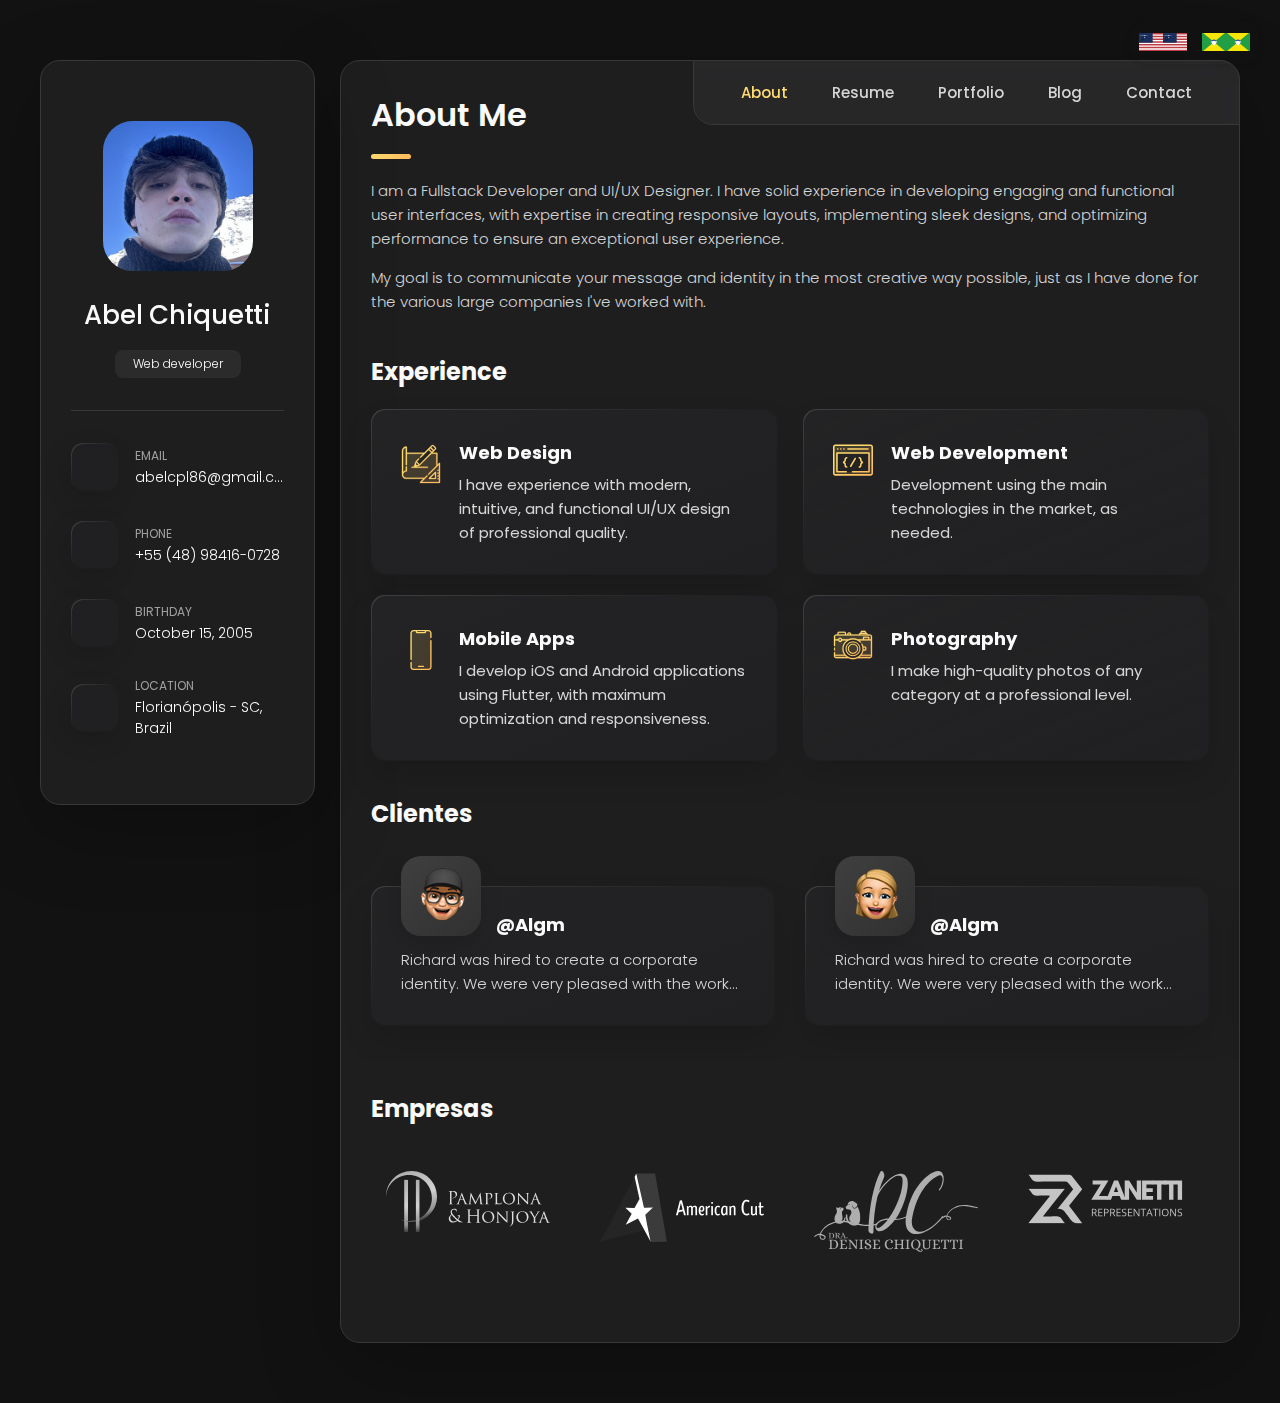
==== commit 6e0cd7e1: "New features" ====
--- a/index.html
+++ b/index.html
@@ -178,7 +178,7 @@
             <p>
               My goal is to communicate your message and identity in the most
               creative way possible, just as I have done for the various large
-              companies I’ve worked with.
+              companies I've worked with.
             </p>
           </section>
 
@@ -1163,6 +1163,8 @@
         </article>
       </div>
     </main>
+    <script src="./translations.js"></script>
+    <script src="./i18n.js"></script>
     <script src="./assets/js/script.js"></script>
     <script
       type="module"
